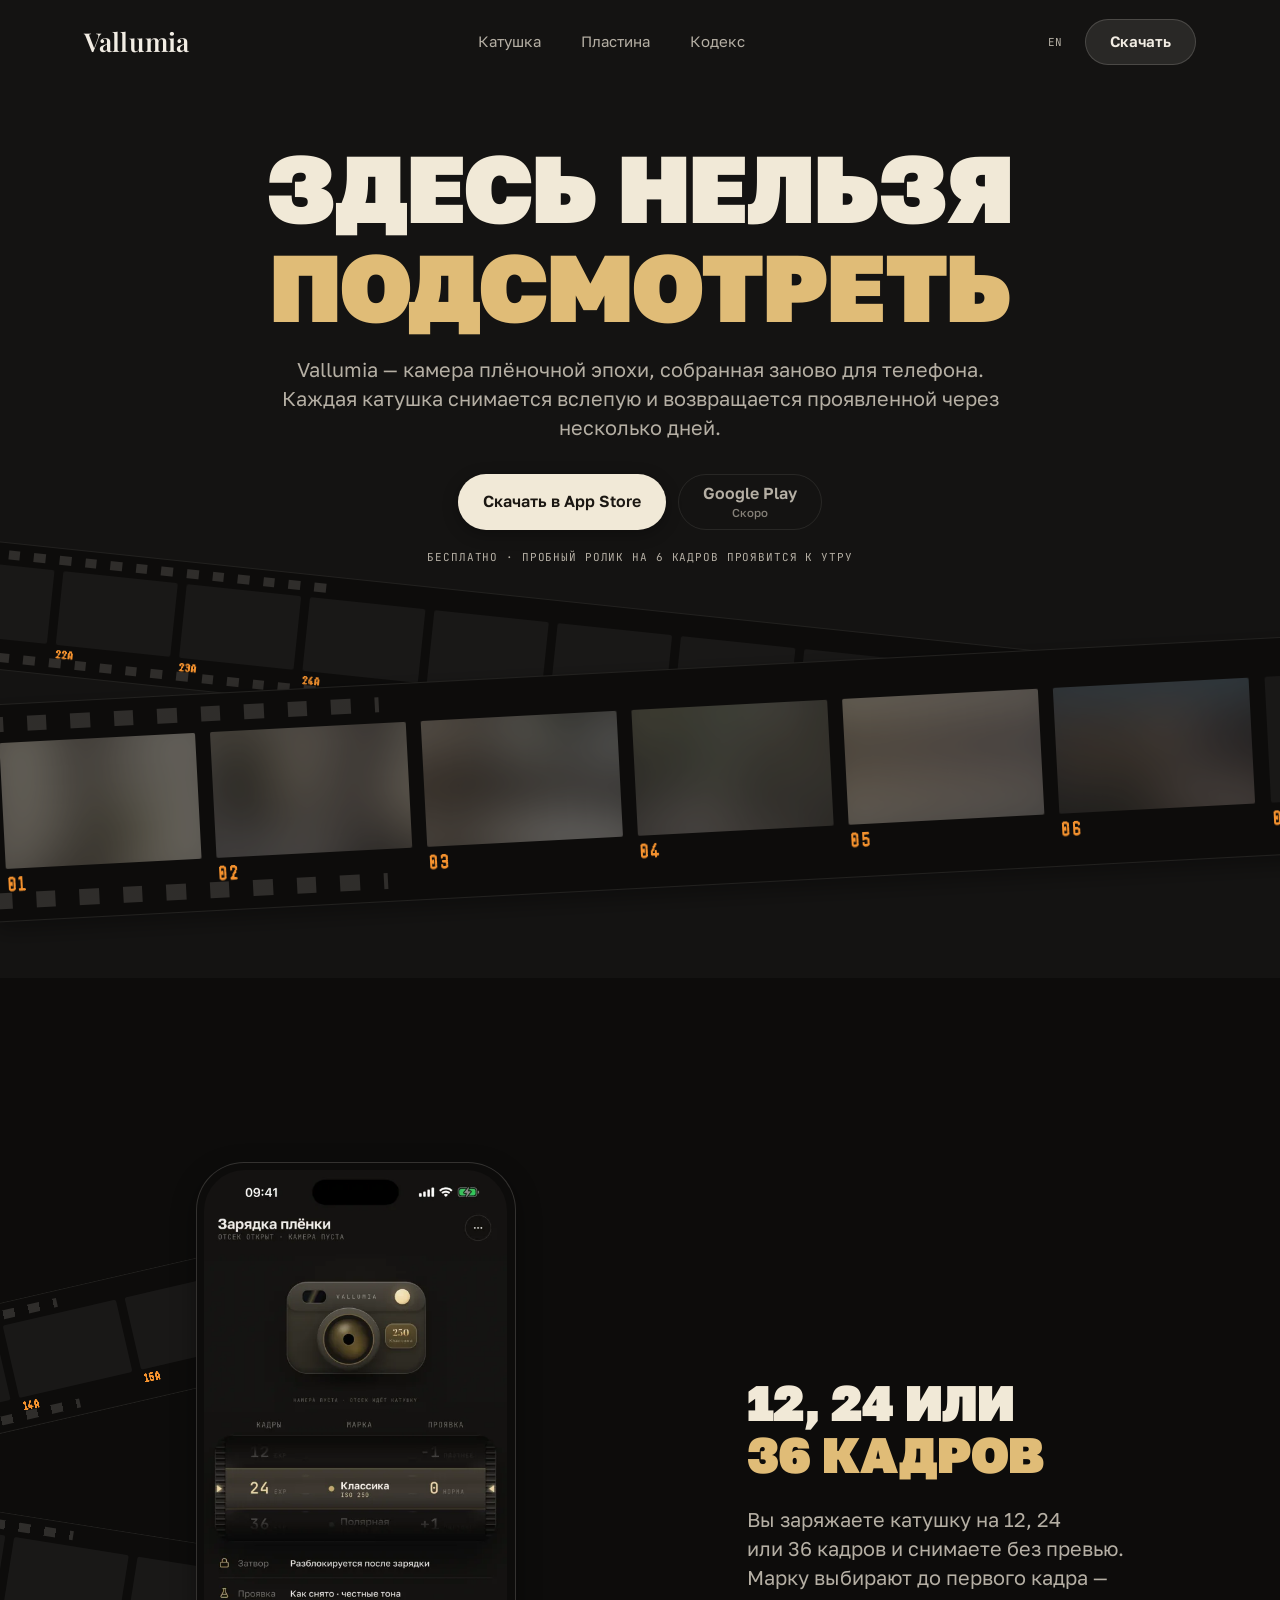
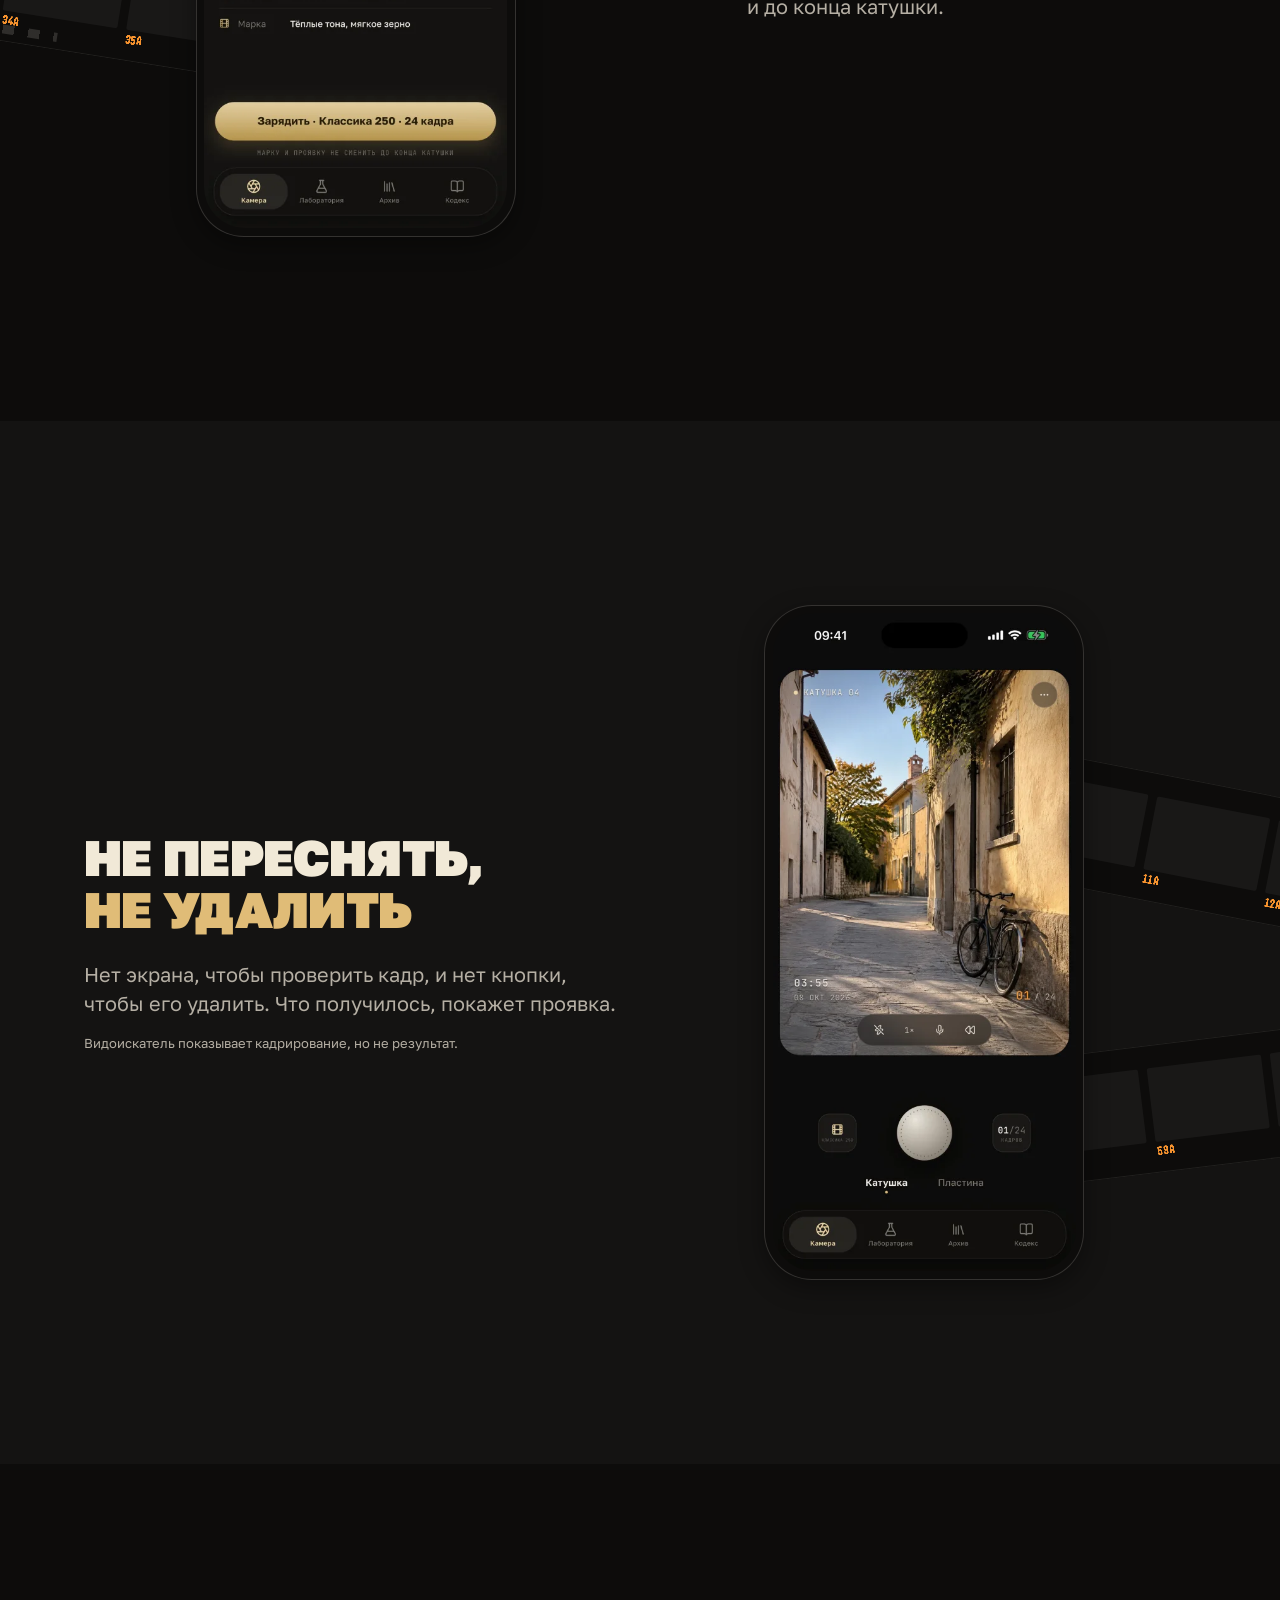
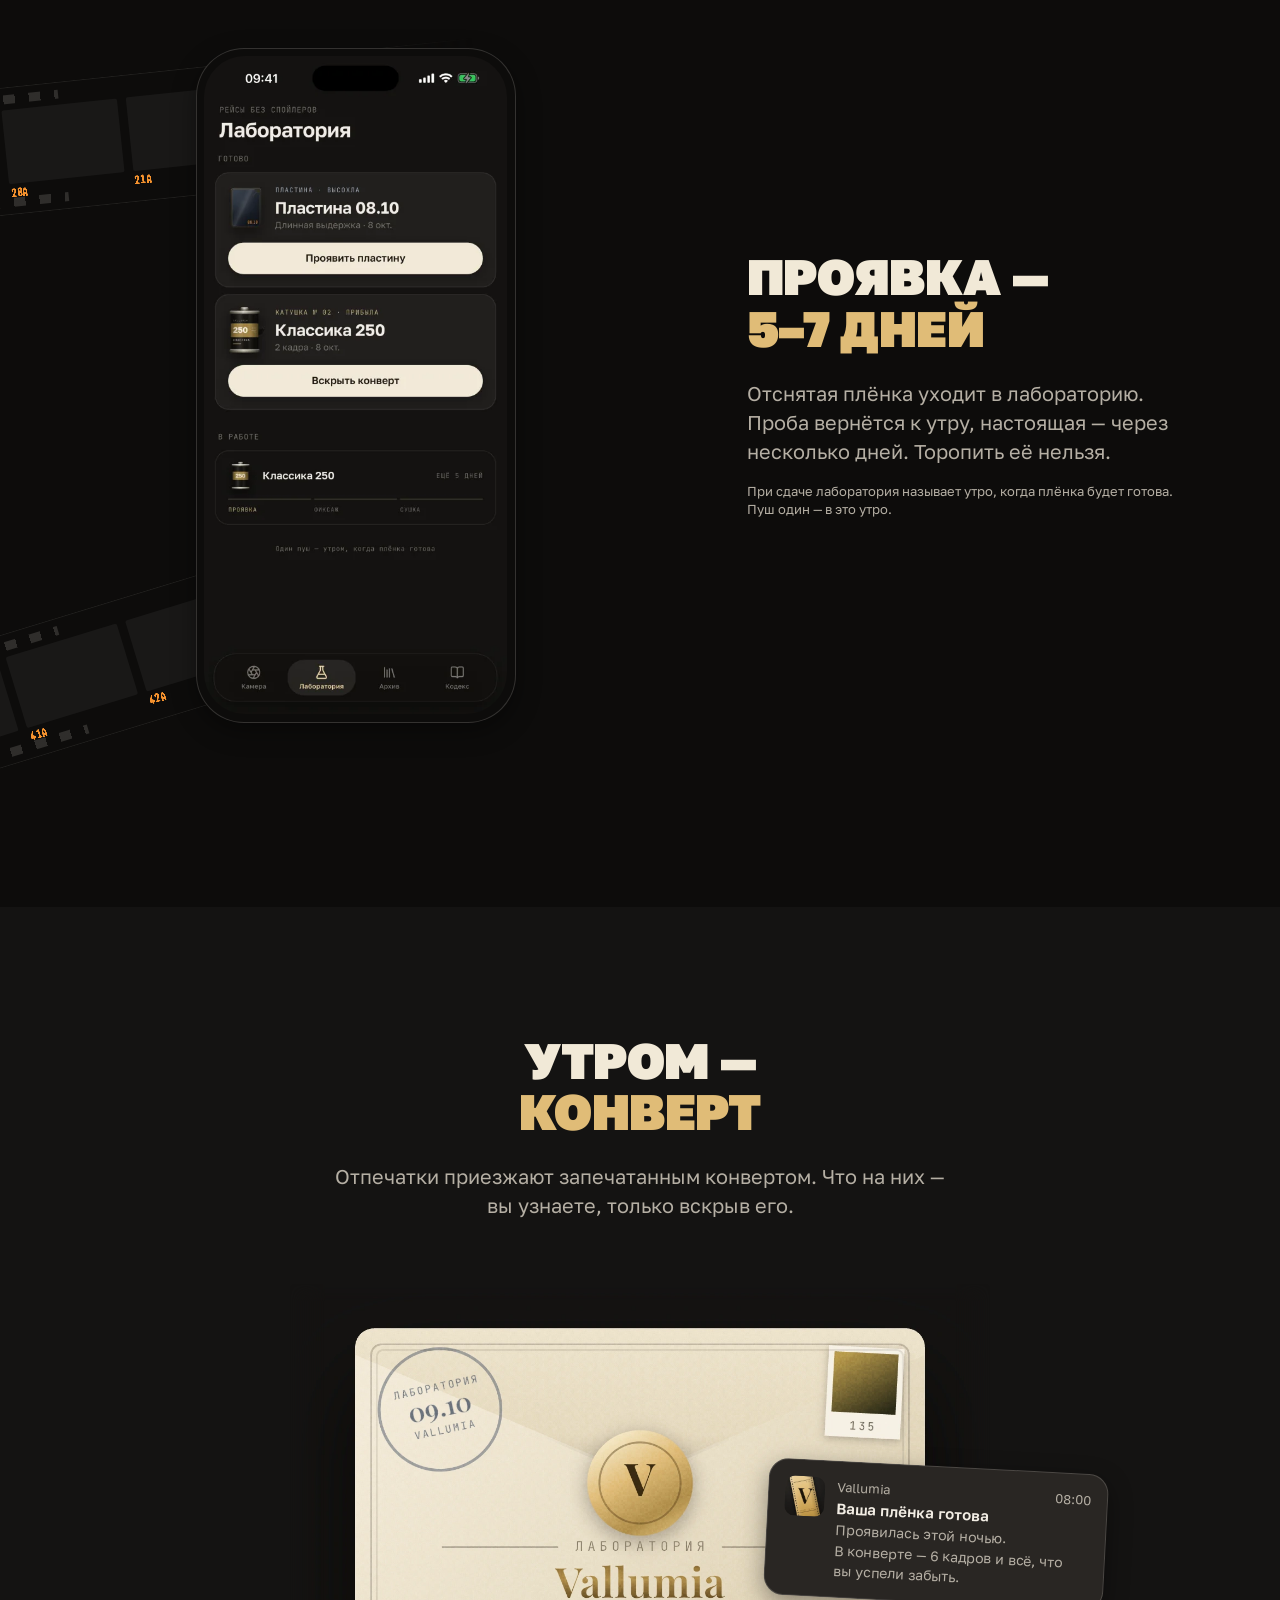
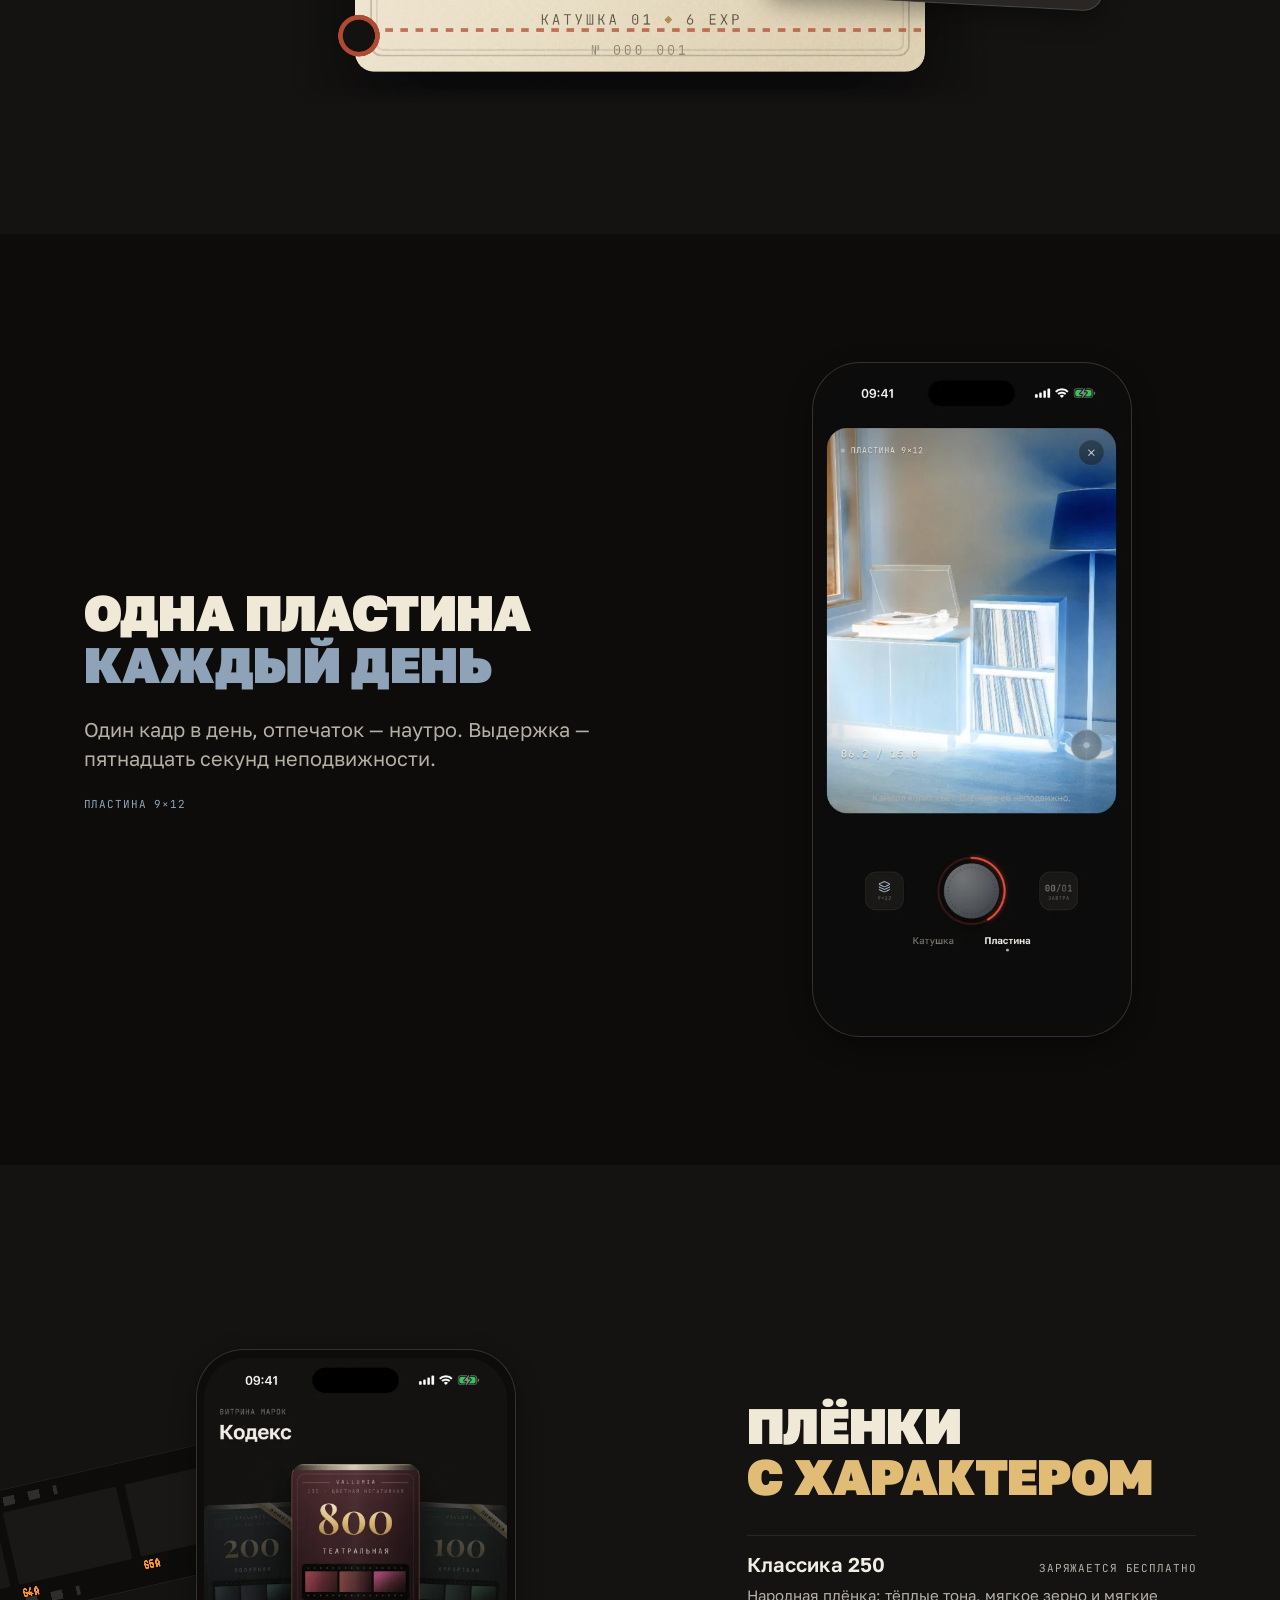
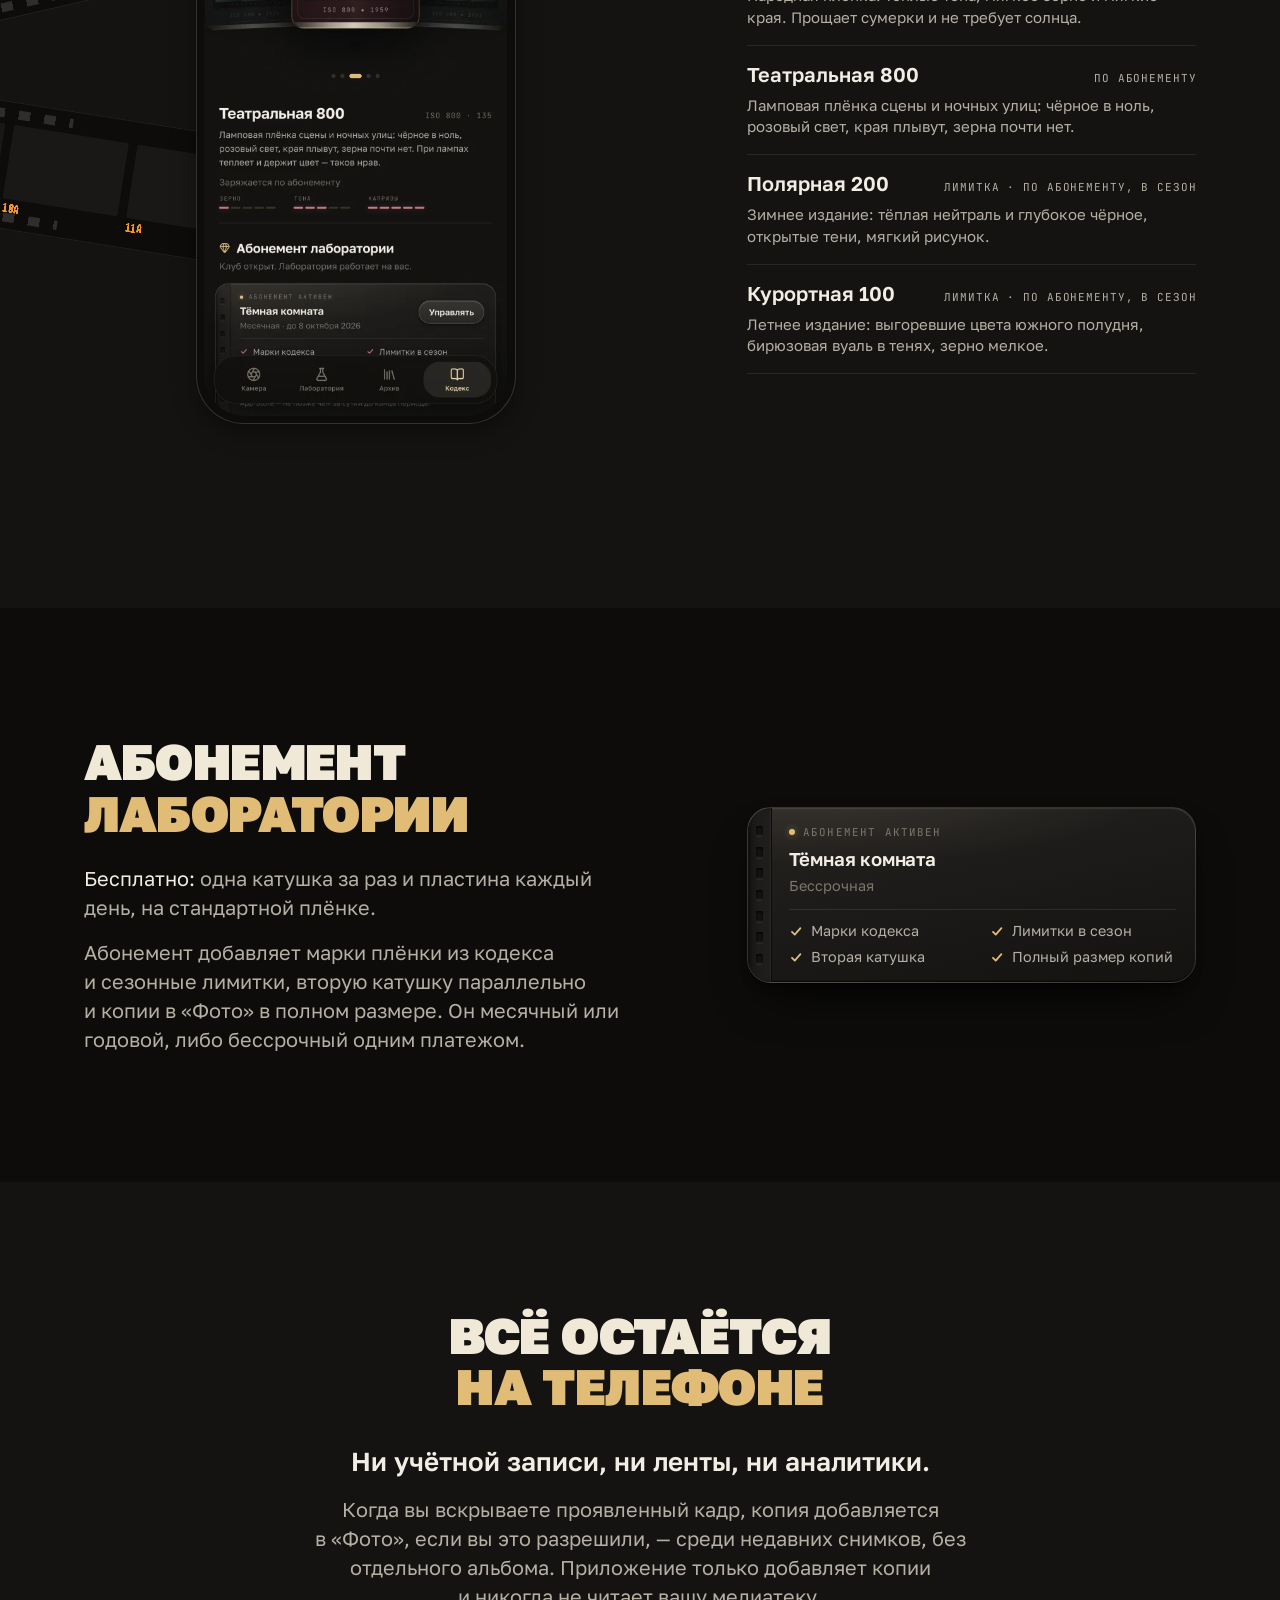
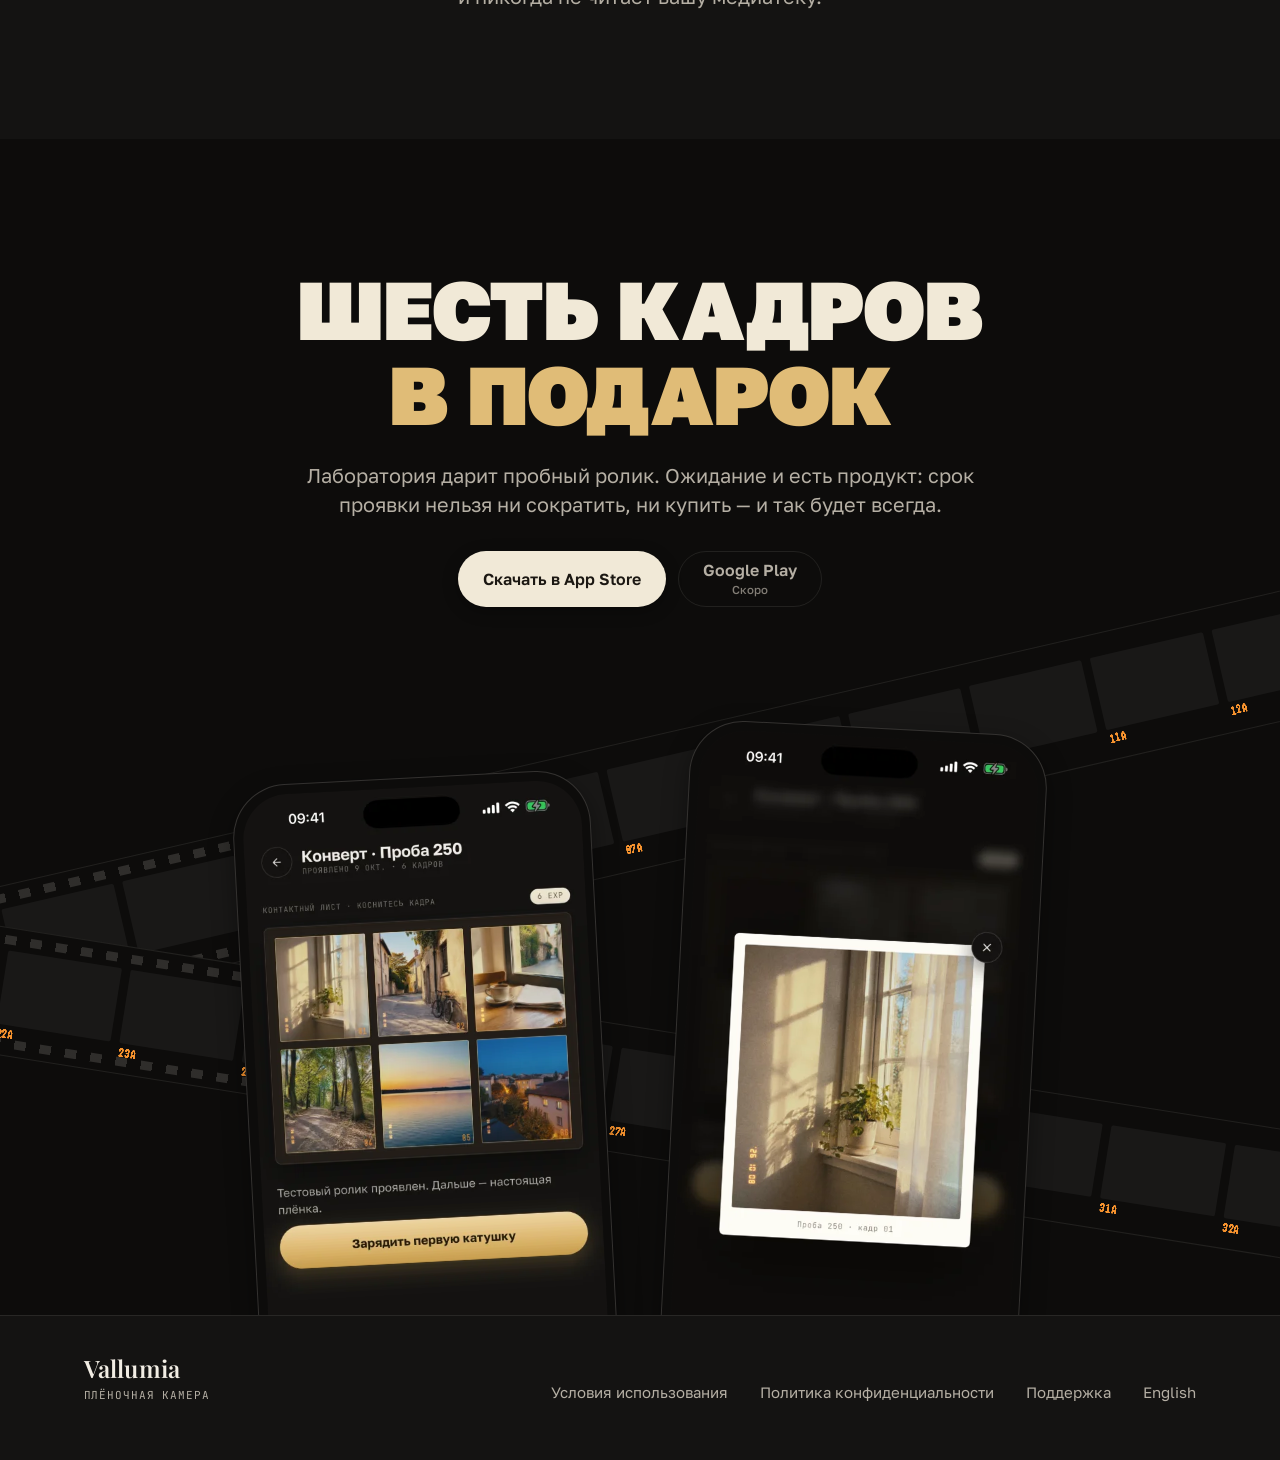
==== index.html @ cac56782 "Vallumia landing page: RU and EN, static build Built from landing/site of the app repository (node b" ====
<!doctype html>
<html lang="ru">
<head>
<meta charset="utf-8">
<meta name="viewport" content="width=device-width, initial-scale=1">
<title>Vallumia — плёночная камера</title>
<meta name="description" content="Камера, которая заставляет ждать. Каждая катушка снимается вслепую и возвращается проявленной через несколько дней.">
<meta name="theme-color" content="#141312">
<meta name="color-scheme" content="dark">
<link rel="canonical" href="https://egorpashetnev97.github.io/vallumia-site/">
<link rel="alternate" hreflang="ru" href="https://egorpashetnev97.github.io/vallumia-site/">
<link rel="alternate" hreflang="en" href="https://egorpashetnev97.github.io/vallumia-site/en/">
<link rel="alternate" hreflang="x-default" href="https://egorpashetnev97.github.io/vallumia-site/en/">
<meta property="og:type" content="website">
<meta property="og:title" content="Vallumia — плёночная камера">
<meta property="og:description" content="Камера, которая заставляет ждать. Каждая катушка снимается вслепую и возвращается проявленной через несколько дней.">
<meta property="og:url" content="https://egorpashetnev97.github.io/vallumia-site/">
<meta property="og:image" content="https://egorpashetnev97.github.io/vallumia-site/assets/img/og-ru.png">
<meta name="twitter:card" content="summary_large_image">
<link rel="icon" href="assets/img/icon-64.png" type="image/png">
<link rel="apple-touch-icon" href="assets/img/icon-180.png">
<link rel="preload" href="assets/fonts/golos-text.woff2" as="font" type="font/woff2" crossorigin>
<link rel="stylesheet" href="assets/css/site.css">
<script src="assets/js/site.js" defer></script>
</head>
<body>
<a class="skip" href="#main">К содержанию</a>

<!-- Закреплённая шапка: проступает, когда кнопки первого экрана ушли из вида, гаснет у финала (site.js) -->
<div class="topbar" id="topbar" inert>
  <nav class="wrap nav" aria-label="Быстрая навигация">
    <a class="wordmark nav__mark" href="#top">Vallumia</a>
    <div class="nav__links">
      <a href="#roll">Катушка</a>
      <a href="#plate">Пластина</a>
      <a href="#codex">Кодекс</a>
    </div>
    <a class="btn btn--secondary" href="https://apps.apple.com/app/id6813166360" data-android="#download">Скачать</a>
  </nav>
</div>

<header class="hero" id="top">
  <nav class="wrap nav" aria-label="Разделы страницы">
    <a class="wordmark nav__mark" href="./" aria-current="page">Vallumia</a>
    <div class="nav__links">
      <a href="#roll">Катушка</a>
      <a href="#plate">Пластина</a>
      <a href="#codex">Кодекс</a>
    </div>
    <div class="nav__end">
      <a class="nav__lang" href="en/" hreflang="en" lang="en">EN<span class="vh"> — English</span></a>
      <a class="btn btn--secondary" href="https://apps.apple.com/app/id6813166360" data-android="#download">Скачать</a>
    </div>
  </nav>

  <div class="wrap hero__copy">
    <h1 class="poster"><span>Здесь нельзя</span> <em>подсмотреть</em></h1>
    <p class="lead">Vallumia&nbsp;— камера плёночной эпохи, собранная заново для&nbsp;телефона. Каждая катушка снимается вслепую и&nbsp;возвращается проявленной через несколько дней.</p>
    <div class="cta" id="cta-top">
      <a class="btn btn--primary btn--lg" href="https://apps.apple.com/app/id6813166360">Скачать в&nbsp;App&nbsp;Store</a>
      <span class="btn btn--outline btn--lg btn--stack" role="img" aria-label="Google Play — скоро"><span>Google Play</span><span class="btn__sub">Скоро</span></span>
    </div>
    <p class="data hero__facts">Бесплатно ·&nbsp;пробный ролик на&nbsp;6&nbsp;кадров проявится к&nbsp;утру</p>
  </div>

  <!-- лента пробы: шесть кадров, которые нельзя рассмотреть -->
  <div class="hero__film" role="img" aria-label="Лента пробной катушки: шесть кадров, ещё не проявленных">
    <div class="strip strip--back" aria-hidden="true"><div class="strip__film"><i data-n="21A"></i><i data-n="22A"></i><i data-n="23A"></i><i data-n="24A"></i><i data-n="25A"></i><i data-n="26A"></i><i data-n="27A"></i><i data-n="28A"></i><i data-n="29A"></i><i data-n="30A"></i><i data-n="31A"></i><i data-n="32A"></i><i data-n="33A"></i><i data-n="34A"></i><i data-n="35A"></i><i data-n="36A"></i><i data-n="37A"></i><i data-n="38A"></i><i data-n="39A"></i><i data-n="40A"></i><i data-n="41A"></i><i data-n="42A"></i><i data-n="43A"></i><i data-n="44A"></i><i data-n="45A"></i><i data-n="46A"></i><i data-n="47A"></i><i data-n="48A"></i><i data-n="49A"></i><i data-n="50A"></i><i data-n="51A"></i><i data-n="52A"></i><i data-n="53A"></i><i data-n="54A"></i><i data-n="55A"></i><i data-n="56A"></i><i data-n="57A"></i><i data-n="58A"></i><i data-n="59A"></i><i data-n="60A"></i><i data-n="61A"></i><i data-n="62A"></i><i data-n="63A"></i><i data-n="64A"></i></div></div>
    <div class="strip strip--front" aria-hidden="true"><div class="strip__film"><i class="muddy" data-n="01"><b><img src="assets/img/probe-01.webp" width="160" height="186" decoding="async" alt=""></b></i><i class="muddy" data-n="02"><b><img src="assets/img/probe-02.webp" width="160" height="186" decoding="async" alt=""></b></i><i class="muddy" data-n="03"><b><img src="assets/img/probe-03.webp" width="160" height="186" decoding="async" alt=""></b></i><i class="muddy" data-n="04"><b><img src="assets/img/probe-04.webp" width="160" height="186" decoding="async" alt=""></b></i><i class="muddy" data-n="05"><b><img src="assets/img/probe-05.webp" width="160" height="186" decoding="async" alt=""></b></i><i class="muddy" data-n="06"><b><img src="assets/img/probe-06.webp" width="160" height="186" decoding="async" alt=""></b></i><i data-n="07"></i><i data-n="08"></i><i data-n="09"></i><i data-n="10"></i><i data-n="11"></i><i data-n="12"></i><i data-n="13"></i><i data-n="14"></i><i data-n="15"></i><i data-n="16"></i><i data-n="17"></i><i data-n="18"></i><i data-n="19"></i><i data-n="20"></i><i data-n="21"></i><i data-n="22"></i><i data-n="23"></i><i data-n="24"></i><i data-n="25"></i></div></div>
  </div>
</header>

<main id="main">

  <section class="scene panel band" id="roll">
    <div class="wrap grid grid--text-first">
      <div class="stage stage--a col-object-l">
        <div class="strip" aria-hidden="true"><div class="strip__film"><i data-n="11A"></i><i data-n="12A"></i><i data-n="13A"></i><i data-n="14A"></i><i data-n="15A"></i><i data-n="16A"></i><i data-n="17A"></i><i data-n="18A"></i><i data-n="19A"></i><i data-n="20A"></i><i data-n="21A"></i><i data-n="22A"></i><i data-n="23A"></i><i data-n="24A"></i><i data-n="25A"></i><i data-n="26A"></i><i data-n="27A"></i><i data-n="28A"></i><i data-n="29A"></i><i data-n="30A"></i><i data-n="31A"></i><i data-n="32A"></i><i data-n="33A"></i><i data-n="34A"></i><i data-n="35A"></i><i data-n="36A"></i><i data-n="37A"></i><i data-n="38A"></i><i data-n="39A"></i><i data-n="40A"></i><i data-n="41A"></i><i data-n="42A"></i><i data-n="43A"></i><i data-n="44A"></i><i data-n="45A"></i><i data-n="46A"></i><i data-n="47A"></i><i data-n="48A"></i><i data-n="49A"></i><i data-n="50A"></i><i data-n="51A"></i><i data-n="52A"></i><i data-n="53A"></i><i data-n="54A"></i><i data-n="55A"></i><i data-n="56A"></i><i data-n="57A"></i><i data-n="58A"></i></div></div>
        <div class="strip" aria-hidden="true"><div class="strip__film"><i data-n="31A"></i><i data-n="32A"></i><i data-n="33A"></i><i data-n="34A"></i><i data-n="35A"></i><i data-n="36A"></i><i data-n="37A"></i><i data-n="38A"></i><i data-n="39A"></i><i data-n="40A"></i><i data-n="41A"></i><i data-n="42A"></i><i data-n="43A"></i><i data-n="44A"></i><i data-n="45A"></i><i data-n="46A"></i><i data-n="47A"></i><i data-n="48A"></i><i data-n="49A"></i><i data-n="50A"></i><i data-n="51A"></i><i data-n="52A"></i><i data-n="53A"></i><i data-n="54A"></i><i data-n="55A"></i><i data-n="56A"></i><i data-n="57A"></i><i data-n="58A"></i><i data-n="59A"></i><i data-n="60A"></i><i data-n="61A"></i><i data-n="62A"></i><i data-n="63A"></i><i data-n="64A"></i><i data-n="65A"></i><i data-n="66A"></i><i data-n="67A"></i><i data-n="68A"></i><i data-n="69A"></i><i data-n="70A"></i><i data-n="71A"></i><i data-n="72A"></i><i data-n="73A"></i><i data-n="74A"></i><i data-n="75A"></i><i data-n="76A"></i><i data-n="77A"></i><i data-n="78A"></i></div></div>
        <figure class="phone"><span class="phone__screen"><img src="assets/img/screen-03-load-ru-780.webp" srcset="assets/img/screen-03-load-ru-480.webp 480w, assets/img/screen-03-load-ru-780.webp 780w, assets/img/screen-03-load-ru-1080.webp 1080w" sizes="(min-width: 900px) min(24vw, 346px), min(65vw, 276px)" width="780" height="1695" loading="lazy" decoding="async" alt="Экран зарядки плёнки: камера, барабаны кадров, марки и проявки, кнопка «Зарядить · Классика 250 · 24 кадра»"></span></figure>
      </div>
      <div class="col-text-r">
        <h2 class="poster"><span>12, 24 или</span> <em>36&nbsp;кадров</em></h2>
        <p class="lead">Вы&nbsp;заряжаете катушку на&nbsp;12, 24 или&nbsp;36&nbsp;кадров и&nbsp;снимаете без&nbsp;превью. Марку выбирают до&nbsp;первого кадра&nbsp;— и&nbsp;до&nbsp;конца катушки.</p>
      </div>
    </div>
  </section>

  <section class="scene panel" id="blind">
    <div class="wrap grid">
      <div class="col-text-l">
        <h2 class="poster"><span>Не&nbsp;переснять,</span> <em>не&nbsp;удалить</em></h2>
        <p class="lead">Нет экрана, чтобы проверить кадр, и&nbsp;нет кнопки, чтобы его удалить. Что получилось, покажет проявка.</p>
        <p class="caption">Видоискатель показывает кадрирование, но&nbsp;не&nbsp;результат.</p>
      </div>
      <div class="stage stage--b col-object-r">
        <div class="strip" aria-hidden="true"><div class="strip__film"><i data-n="04A"></i><i data-n="05A"></i><i data-n="06A"></i><i data-n="07A"></i><i data-n="08A"></i><i data-n="09A"></i><i data-n="10A"></i><i data-n="11A"></i><i data-n="12A"></i><i data-n="13A"></i><i data-n="14A"></i><i data-n="15A"></i><i data-n="16A"></i><i data-n="17A"></i><i data-n="18A"></i><i data-n="19A"></i><i data-n="20A"></i><i data-n="21A"></i><i data-n="22A"></i><i data-n="23A"></i><i data-n="24A"></i><i data-n="25A"></i><i data-n="26A"></i><i data-n="27A"></i><i data-n="28A"></i><i data-n="29A"></i><i data-n="30A"></i><i data-n="31A"></i><i data-n="32A"></i><i data-n="33A"></i><i data-n="34A"></i><i data-n="35A"></i><i data-n="36A"></i><i data-n="37A"></i><i data-n="38A"></i><i data-n="39A"></i><i data-n="40A"></i><i data-n="41A"></i><i data-n="42A"></i><i data-n="43A"></i><i data-n="44A"></i><i data-n="45A"></i><i data-n="46A"></i><i data-n="47A"></i><i data-n="48A"></i><i data-n="49A"></i><i data-n="50A"></i><i data-n="51A"></i></div></div>
        <div class="strip" aria-hidden="true"><div class="strip__film"><i data-n="52A"></i><i data-n="53A"></i><i data-n="54A"></i><i data-n="55A"></i><i data-n="56A"></i><i data-n="57A"></i><i data-n="58A"></i><i data-n="59A"></i><i data-n="60A"></i><i data-n="61A"></i><i data-n="62A"></i><i data-n="63A"></i><i data-n="64A"></i><i data-n="65A"></i><i data-n="66A"></i><i data-n="67A"></i><i data-n="68A"></i><i data-n="69A"></i><i data-n="70A"></i><i data-n="71A"></i><i data-n="72A"></i><i data-n="73A"></i><i data-n="74A"></i><i data-n="75A"></i><i data-n="76A"></i><i data-n="77A"></i><i data-n="78A"></i><i data-n="79A"></i><i data-n="80A"></i><i data-n="81A"></i><i data-n="82A"></i><i data-n="83A"></i><i data-n="84A"></i><i data-n="85A"></i><i data-n="86A"></i><i data-n="87A"></i><i data-n="88A"></i><i data-n="89A"></i><i data-n="90A"></i><i data-n="91A"></i><i data-n="92A"></i><i data-n="93A"></i><i data-n="94A"></i><i data-n="95A"></i><i data-n="96A"></i><i data-n="97A"></i><i data-n="98A"></i><i data-n="99A"></i></div></div>
        <figure class="phone"><span class="phone__screen"><img src="assets/img/screen-01-roll-viewfinder-ru-780.webp" srcset="assets/img/screen-01-roll-viewfinder-ru-480.webp 480w, assets/img/screen-01-roll-viewfinder-ru-780.webp 780w, assets/img/screen-01-roll-viewfinder-ru-1080.webp 1080w" sizes="(min-width: 900px) min(24vw, 346px), min(65vw, 276px)" width="780" height="1695" loading="lazy" decoding="async" alt="Экран камеры: видоискатель катушки, счётчик кадров 01 из 24, спуск"></span></figure>
      </div>
    </div>
  </section>

  <section class="scene panel band" id="lab">
    <div class="wrap grid grid--text-first">
      <div class="stage stage--c col-object-l">
        <div class="strip" aria-hidden="true"><div class="strip__film"><i data-n="17A"></i><i data-n="18A"></i><i data-n="19A"></i><i data-n="20A"></i><i data-n="21A"></i><i data-n="22A"></i><i data-n="23A"></i><i data-n="24A"></i><i data-n="25A"></i><i data-n="26A"></i><i data-n="27A"></i><i data-n="28A"></i><i data-n="29A"></i><i data-n="30A"></i><i data-n="31A"></i><i data-n="32A"></i><i data-n="33A"></i><i data-n="34A"></i><i data-n="35A"></i><i data-n="36A"></i><i data-n="37A"></i><i data-n="38A"></i><i data-n="39A"></i><i data-n="40A"></i><i data-n="41A"></i><i data-n="42A"></i><i data-n="43A"></i><i data-n="44A"></i><i data-n="45A"></i><i data-n="46A"></i><i data-n="47A"></i><i data-n="48A"></i><i data-n="49A"></i><i data-n="50A"></i><i data-n="51A"></i><i data-n="52A"></i><i data-n="53A"></i><i data-n="54A"></i><i data-n="55A"></i><i data-n="56A"></i><i data-n="57A"></i><i data-n="58A"></i><i data-n="59A"></i><i data-n="60A"></i><i data-n="61A"></i><i data-n="62A"></i><i data-n="63A"></i><i data-n="64A"></i></div></div>
        <div class="strip" aria-hidden="true"><div class="strip__film"><i data-n="38A"></i><i data-n="39A"></i><i data-n="40A"></i><i data-n="41A"></i><i data-n="42A"></i><i data-n="43A"></i><i data-n="44A"></i><i data-n="45A"></i><i data-n="46A"></i><i data-n="47A"></i><i data-n="48A"></i><i data-n="49A"></i><i data-n="50A"></i><i data-n="51A"></i><i data-n="52A"></i><i data-n="53A"></i><i data-n="54A"></i><i data-n="55A"></i><i data-n="56A"></i><i data-n="57A"></i><i data-n="58A"></i><i data-n="59A"></i><i data-n="60A"></i><i data-n="61A"></i><i data-n="62A"></i><i data-n="63A"></i><i data-n="64A"></i><i data-n="65A"></i><i data-n="66A"></i><i data-n="67A"></i><i data-n="68A"></i><i data-n="69A"></i><i data-n="70A"></i><i data-n="71A"></i><i data-n="72A"></i><i data-n="73A"></i><i data-n="74A"></i><i data-n="75A"></i><i data-n="76A"></i><i data-n="77A"></i><i data-n="78A"></i><i data-n="79A"></i><i data-n="80A"></i><i data-n="81A"></i><i data-n="82A"></i><i data-n="83A"></i><i data-n="84A"></i><i data-n="85A"></i></div></div>
        <figure class="phone"><span class="phone__screen"><img src="assets/img/screen-05-lab-ru-780.webp" srcset="assets/img/screen-05-lab-ru-480.webp 480w, assets/img/screen-05-lab-ru-780.webp 780w, assets/img/screen-05-lab-ru-1080.webp 1080w" sizes="(min-width: 900px) min(24vw, 346px), min(65vw, 276px)" width="780" height="1695" loading="lazy" decoding="async" alt="Экран лаборатории: высохшая пластина, прибывшая катушка с кнопкой «Вскрыть конверт» и катушка в работе — ещё 5 дней"></span></figure>
      </div>
      <div class="col-text-r">
        <h2 class="poster"><span>Проявка&nbsp;—</span> <em>5–7&nbsp;дней</em></h2>
        <p class="lead">Отснятая плёнка уходит в&nbsp;лабораторию. Проба вернётся к&nbsp;утру, настоящая&nbsp;— через несколько дней. Торопить её нельзя.</p>
        <p class="caption">При&nbsp;сдаче лаборатория называет утро, когда плёнка будет готова. Пуш один&nbsp;— в&nbsp;это утро.</p>
      </div>
    </div>
  </section>

  <!-- конверт проступает из темноты, плашка пуша — следом (site.js, data-reveal="envelope") -->
  <section class="scene env" id="envelope">
    <div class="wrap">
      <h2 class="poster"><span>Утром&nbsp;—</span> <em>конверт</em></h2>
      <p class="lead">Отпечатки приезжают запечатанным конвертом. Что&nbsp;на&nbsp;них&nbsp;— вы&nbsp;узнаете, только вскрыв его.</p>
      <div class="env__stage" data-reveal="envelope">
        <img class="env__img" src="assets/img/envelope-ru-1280.webp" srcset="assets/img/envelope-ru-640.webp 640w, assets/img/envelope-ru-1280.webp 1280w" sizes="(min-width: 780px) 700px, 90vw" width="1280" height="772" loading="lazy" decoding="async" alt="Запечатанный конверт лаборатории Vallumia с нитью отрыва">
        <aside class="push" aria-label="Единственный пуш приложения">
          <img src="assets/img/icon-120.webp" width="40" height="40" loading="lazy" decoding="async" alt="">
          <div>
            <div class="push__top"><span>Vallumia</span><span>08:00</span></div>
            <strong>Ваша плёнка готова</strong>
            <p>Проявилась этой ночью. В&nbsp;конверте&nbsp;— 6&nbsp;кадров и&nbsp;всё, что вы&nbsp;успели забыть.</p>
          </div>
        </aside>
      </div>
    </div>
  </section>

  <section class="scene panel band plate" id="plate">
    <div class="wrap grid">
      <div class="col-text-l">
        <h2 class="poster poster--steel"><span>Одна пластина</span> <em>каждый день</em></h2>
        <p class="lead">Один кадр в&nbsp;день, отпечаток&nbsp;— наутро. Выдержка&nbsp;— пятнадцать секунд неподвижности.</p>
        <p class="data plate__data">Пластина 9×12</p>
      </div>
      <div class="plate__obj col-object-r">
        <figure class="phone"><span class="phone__screen"><img src="assets/img/screen-09-plate-ru-780.webp" srcset="assets/img/screen-09-plate-ru-480.webp 480w, assets/img/screen-09-plate-ru-780.webp 780w, assets/img/screen-09-plate-ru-1080.webp 1080w" sizes="(min-width: 900px) min(24vw, 346px), min(65vw, 276px)" width="780" height="1695" loading="lazy" decoding="async" alt="Экран выдержки пластины: в окне негатив — комната с проигрывателем и торшером, идёт счёт секунд из пятнадцати, кольцо выдержки вокруг спуска"></span></figure>
      </div>
    </div>
  </section>

  <section class="scene panel" id="codex">
    <div class="wrap grid grid--text-first">
      <div class="stage stage--a col-object-l">
        <div class="strip" aria-hidden="true"><div class="strip__film"><i data-n="61A"></i><i data-n="62A"></i><i data-n="63A"></i><i data-n="64A"></i><i data-n="65A"></i><i data-n="66A"></i><i data-n="67A"></i><i data-n="68A"></i><i data-n="69A"></i><i data-n="70A"></i><i data-n="71A"></i><i data-n="72A"></i><i data-n="73A"></i><i data-n="74A"></i><i data-n="75A"></i><i data-n="76A"></i><i data-n="77A"></i><i data-n="78A"></i><i data-n="79A"></i><i data-n="80A"></i><i data-n="81A"></i><i data-n="82A"></i><i data-n="83A"></i><i data-n="84A"></i><i data-n="85A"></i><i data-n="86A"></i><i data-n="87A"></i><i data-n="88A"></i><i data-n="89A"></i><i data-n="90A"></i><i data-n="91A"></i><i data-n="92A"></i><i data-n="93A"></i><i data-n="94A"></i><i data-n="95A"></i><i data-n="96A"></i><i data-n="97A"></i><i data-n="98A"></i><i data-n="99A"></i><i data-n="01A"></i><i data-n="02A"></i><i data-n="03A"></i><i data-n="04A"></i><i data-n="05A"></i><i data-n="06A"></i><i data-n="07A"></i><i data-n="08A"></i><i data-n="09A"></i></div></div>
        <div class="strip" aria-hidden="true"><div class="strip__film"><i data-n="07A"></i><i data-n="08A"></i><i data-n="09A"></i><i data-n="10A"></i><i data-n="11A"></i><i data-n="12A"></i><i data-n="13A"></i><i data-n="14A"></i><i data-n="15A"></i><i data-n="16A"></i><i data-n="17A"></i><i data-n="18A"></i><i data-n="19A"></i><i data-n="20A"></i><i data-n="21A"></i><i data-n="22A"></i><i data-n="23A"></i><i data-n="24A"></i><i data-n="25A"></i><i data-n="26A"></i><i data-n="27A"></i><i data-n="28A"></i><i data-n="29A"></i><i data-n="30A"></i><i data-n="31A"></i><i data-n="32A"></i><i data-n="33A"></i><i data-n="34A"></i><i data-n="35A"></i><i data-n="36A"></i><i data-n="37A"></i><i data-n="38A"></i><i data-n="39A"></i><i data-n="40A"></i><i data-n="41A"></i><i data-n="42A"></i><i data-n="43A"></i><i data-n="44A"></i><i data-n="45A"></i><i data-n="46A"></i><i data-n="47A"></i><i data-n="48A"></i><i data-n="49A"></i><i data-n="50A"></i><i data-n="51A"></i><i data-n="52A"></i><i data-n="53A"></i><i data-n="54A"></i></div></div>
        <figure class="phone"><span class="phone__screen"><img src="assets/img/screen-08-codex-ru-780.webp" srcset="assets/img/screen-08-codex-ru-480.webp 480w, assets/img/screen-08-codex-ru-780.webp 780w, assets/img/screen-08-codex-ru-1080.webp 1080w" sizes="(min-width: 900px) min(24vw, 346px), min(65vw, 276px)" width="780" height="1695" loading="lazy" decoding="async" alt="Экран кодекса: полка марок плёнки, выбрана Театральная 800, ниже — абонемент лаборатории"></span></figure>
      </div>
      <div class="col-text-r">
        <h2 class="poster"><span>Плёнки</span> <em>с&nbsp;характером</em></h2>
        <div class="marks">
          <article><div class="marks__head"><h3>Классика&nbsp;250</h3><span class="data">Заряжается бесплатно</span></div><p>Народная плёнка: тёплые тона, мягкое зерно и&nbsp;мягкие края. Прощает сумерки и&nbsp;не&nbsp;требует солнца.</p></article>
          <article><div class="marks__head"><h3>Театральная&nbsp;800</h3><span class="data">По&nbsp;абонементу</span></div><p>Ламповая плёнка сцены и&nbsp;ночных улиц: чёрное в&nbsp;ноль, розовый свет, края плывут, зерна почти нет.</p></article>
          <article><div class="marks__head"><h3>Полярная&nbsp;200</h3><span class="data">Лимитка ·&nbsp;по&nbsp;абонементу, в&nbsp;сезон</span></div><p>Зимнее издание: тёплая нейтраль и&nbsp;глубокое чёрное, открытые тени, мягкий рисунок.</p></article>
          <article><div class="marks__head"><h3>Курортная&nbsp;100</h3><span class="data">Лимитка ·&nbsp;по&nbsp;абонементу, в&nbsp;сезон</span></div><p>Летнее издание: выгоревшие цвета южного полудня, бирюзовая вуаль в&nbsp;тенях, зерно мелкое.</p></article>
        </div>
      </div>
    </div>
  </section>

  <section class="scene panel band" id="plan">
    <div class="wrap grid">
      <div class="col-text-l">
        <h2 class="poster"><span>Абонемент</span> <em>лаборатории</em></h2>
        <p class="lead"><strong>Бесплатно:</strong> одна катушка за&nbsp;раз и&nbsp;пластина каждый день, на&nbsp;стандартной плёнке.</p>
        <p class="lead">Абонемент добавляет марки плёнки из&nbsp;кодекса и&nbsp;сезонные лимитки, вторую катушку параллельно и&nbsp;копии в&nbsp;«Фото» в&nbsp;полном размере. Он&nbsp;месячный или годовой, либо бессрочный одним платежом.</p>
      </div>
      <div class="plan__card col-object-r">
        <!-- Карта абонемента системы (components/film/MembershipCard.jsx, код — DkMembershipCard) статикой -->
        <div class="mcard" role="img" aria-label="Карта абонемента «Тёмная комната», бессрочная: марки кодекса, лимитки в сезон, вторая катушка, полный размер копий">
          <div class="mcard__holes" aria-hidden="true"><i></i><i></i><i></i><i></i><i></i><i></i><i></i></div>
          <div class="mcard__body" aria-hidden="true">
            <div class="mcard__seal"><i></i>Абонемент активен</div>
            <div class="mcard__title">Тёмная комната</div>
            <div class="mcard__meta">Бессрочная</div>
            <ul class="mcard__perks">
              <li><svg viewBox="0 0 12 12" width="12" height="12" fill="none" aria-hidden="true"><path d="M2.5 6.5l2.3 2.3L9.5 3.5" stroke="currentColor" stroke-width="1.5" stroke-linecap="round" stroke-linejoin="round"/></svg>Марки кодекса</li>
              <li><svg viewBox="0 0 12 12" width="12" height="12" fill="none" aria-hidden="true"><path d="M2.5 6.5l2.3 2.3L9.5 3.5" stroke="currentColor" stroke-width="1.5" stroke-linecap="round" stroke-linejoin="round"/></svg>Лимитки в&nbsp;сезон</li>
              <li><svg viewBox="0 0 12 12" width="12" height="12" fill="none" aria-hidden="true"><path d="M2.5 6.5l2.3 2.3L9.5 3.5" stroke="currentColor" stroke-width="1.5" stroke-linecap="round" stroke-linejoin="round"/></svg>Вторая катушка</li>
              <li><svg viewBox="0 0 12 12" width="12" height="12" fill="none" aria-hidden="true"><path d="M2.5 6.5l2.3 2.3L9.5 3.5" stroke="currentColor" stroke-width="1.5" stroke-linecap="round" stroke-linejoin="round"/></svg>Полный размер копий</li>
            </ul>
          </div>
        </div>
      </div>
    </div>
  </section>

  <section class="scene quiet" id="privacy">
    <div class="wrap">
      <h2 class="poster"><span>Всё остаётся</span> <em>на&nbsp;телефоне</em></h2>
      <p class="statement">Ни&nbsp;учётной записи, ни&nbsp;ленты, ни&nbsp;аналитики.</p>
      <p class="lead">Когда вы&nbsp;вскрываете проявленный кадр, копия добавляется в&nbsp;«Фото», если вы&nbsp;это разрешили,&nbsp;— среди недавних снимков, без отдельного альбома. Приложение только добавляет копии и&nbsp;никогда не&nbsp;читает вашу медиатеку.</p>
    </div>
  </section>

  <section class="scene final band" id="download">
    <div class="wrap">
      <h2 class="poster"><span>Шесть кадров</span> <em>в&nbsp;подарок</em></h2>
      <p class="lead">Лаборатория дарит пробный ролик. Ожидание и&nbsp;есть продукт: срок проявки нельзя ни&nbsp;сократить, ни&nbsp;купить&nbsp;— и&nbsp;так будет всегда.</p>
      <div class="cta" id="cta-bottom">
        <a class="btn btn--primary btn--lg" href="https://apps.apple.com/app/id6813166360">Скачать в&nbsp;App&nbsp;Store</a>
      <span class="btn btn--outline btn--lg btn--stack" role="img" aria-label="Google Play — скоро"><span>Google Play</span><span class="btn__sub">Скоро</span></span>
      </div>
      <div class="stage stage--final">
        <div class="strip" aria-hidden="true"><div class="strip__film"><i data-n="01A"></i><i data-n="02A"></i><i data-n="03A"></i><i data-n="04A"></i><i data-n="05A"></i><i data-n="06A"></i><i data-n="07A"></i><i data-n="08A"></i><i data-n="09A"></i><i data-n="10A"></i><i data-n="11A"></i><i data-n="12A"></i><i data-n="13A"></i><i data-n="14A"></i><i data-n="15A"></i><i data-n="16A"></i><i data-n="17A"></i><i data-n="18A"></i><i data-n="19A"></i><i data-n="20A"></i><i data-n="21A"></i><i data-n="22A"></i><i data-n="23A"></i><i data-n="24A"></i><i data-n="25A"></i><i data-n="26A"></i><i data-n="27A"></i><i data-n="28A"></i><i data-n="29A"></i><i data-n="30A"></i><i data-n="31A"></i><i data-n="32A"></i><i data-n="33A"></i><i data-n="34A"></i><i data-n="35A"></i><i data-n="36A"></i><i data-n="37A"></i><i data-n="38A"></i><i data-n="39A"></i><i data-n="40A"></i><i data-n="41A"></i><i data-n="42A"></i><i data-n="43A"></i><i data-n="44A"></i><i data-n="45A"></i><i data-n="46A"></i><i data-n="47A"></i><i data-n="48A"></i><i data-n="49A"></i><i data-n="50A"></i><i data-n="51A"></i><i data-n="52A"></i></div></div>
        <div class="strip" aria-hidden="true"><div class="strip__film"><i data-n="21A"></i><i data-n="22A"></i><i data-n="23A"></i><i data-n="24A"></i><i data-n="25A"></i><i data-n="26A"></i><i data-n="27A"></i><i data-n="28A"></i><i data-n="29A"></i><i data-n="30A"></i><i data-n="31A"></i><i data-n="32A"></i><i data-n="33A"></i><i data-n="34A"></i><i data-n="35A"></i><i data-n="36A"></i><i data-n="37A"></i><i data-n="38A"></i><i data-n="39A"></i><i data-n="40A"></i><i data-n="41A"></i><i data-n="42A"></i><i data-n="43A"></i><i data-n="44A"></i><i data-n="45A"></i><i data-n="46A"></i><i data-n="47A"></i><i data-n="48A"></i><i data-n="49A"></i><i data-n="50A"></i><i data-n="51A"></i><i data-n="52A"></i><i data-n="53A"></i><i data-n="54A"></i><i data-n="55A"></i><i data-n="56A"></i><i data-n="57A"></i><i data-n="58A"></i><i data-n="59A"></i><i data-n="60A"></i><i data-n="61A"></i><i data-n="62A"></i><i data-n="63A"></i><i data-n="64A"></i><i data-n="65A"></i><i data-n="66A"></i><i data-n="67A"></i><i data-n="68A"></i><i data-n="69A"></i><i data-n="70A"></i><i data-n="71A"></i><i data-n="72A"></i></div></div>
        <div class="duo">
          <figure class="phone"><span class="phone__screen"><img src="assets/img/screen-02-contact-ru-780.webp" srcset="assets/img/screen-02-contact-ru-480.webp 480w, assets/img/screen-02-contact-ru-780.webp 780w, assets/img/screen-02-contact-ru-1080.webp 1080w" sizes="(min-width: 900px) min(27vw, 381px), min(72vw, 286px)" width="780" height="1695" loading="lazy" decoding="async" alt="Вскрытый контактный лист пробной катушки: шесть проявленных кадров"></span></figure>
          <!-- кадр 01: один раз проступает из мути в резкость (site.js, data-reveal="develop") -->
          <figure class="phone phone--develop" data-reveal="develop"><span class="phone__screen"><img src="assets/img/screen-07-frame-ru-780.webp" srcset="assets/img/screen-07-frame-ru-480.webp 480w, assets/img/screen-07-frame-ru-780.webp 780w, assets/img/screen-07-frame-ru-1080.webp 1080w" sizes="(min-width: 900px) min(27vw, 381px), min(72vw, 286px)" width="780" height="1695" loading="lazy" decoding="async" alt="Вскрытый кадр: отпечаток «Проба 250 · кадр 01» — окно с цветком в солнечном свете"><img class="phone__mud" src="assets/img/screen-07-frame-ru-780.webp" srcset="assets/img/screen-07-frame-ru-480.webp 480w, assets/img/screen-07-frame-ru-780.webp 780w, assets/img/screen-07-frame-ru-1080.webp 1080w" sizes="(min-width: 900px) min(27vw, 381px), min(72vw, 286px)" width="780" height="1695" loading="lazy" decoding="async" alt="" aria-hidden="true"><i class="phone__print" data-reveal-target aria-hidden="true"></i></span></figure>
        </div>
      </div>
    </div>
  </section>

</main>

<footer class="footer">
  <div class="wrap footer__in">
    <div>
      <span class="wordmark footer__mark">Vallumia</span>
      <span class="data">Плёночная камера</span>
    </div>
    <nav class="footer__links" aria-label="Правовые страницы и язык">
      <a href="https://egorpashetnev97.github.io/vallumia-legal/terms/">Условия использования</a>
      <a href="https://egorpashetnev97.github.io/vallumia-legal/privacy/">Политика конфиденциальности</a>
      <a href="https://egorpashetnev97.github.io/vallumia-legal/support/">Поддержка</a>
      <a href="en/" hreflang="en" lang="en">English</a>
    </nav>
  </div>
</footer>

</body>
</html>
---- assets/css/site.css ----
/* Vallumia — лэндинг. Вид «Афиша» (принят в Д2): заголовки Golos Text 900 капсом в две
   краски, телефоны на косых лентах 35-мм плёнки.
   Значения — токены «Vallumia Design System v2» (артефакт, версия 16) и DkMotion кода;
   при расхождении прав код приложения (lib/core/ui_kit/v2).
   Сверх системы — только то, чего у телефона нет: сетка страницы и крупные кегли, вес 900 и
   капс заголовков (прецедент — обёртки витрины стора), лента плёнки, плашка пуша, корпус
   телефона, поворот предметов, полосы фона dark-0, закреплённая шапка, ховер. */

/* ---------- шрифты: файлы приложения (OFL), подмножеством — tools/fonts.py ---------- */
@font-face { font-family: 'Golos Text'; src: url(../fonts/golos-text.woff2) format('woff2'); font-weight: 400 900; font-display: swap; }
@font-face { font-family: 'JetBrains Mono'; src: url(../fonts/jetbrains-mono.woff2) format('woff2'); font-weight: 400 500; font-display: swap; }
@font-face { font-family: 'Playfair Display'; src: url(../fonts/playfair-wordmark.woff2) format('woff2'); font-weight: 600; font-display: swap; }
@font-face { font-family: 'Handjet'; src: url(../fonts/handjet-stamp.woff2) format('woff2'); font-weight: 500; font-display: swap; }

/* ---------- токены системы ---------- */
:root {
  color-scheme: dark;
  --dark-0: #0d0c0b; --dark-1: #141312; --dark-2: #1a1918; --dark-3: #211f1d; --dark-4: #292623; --dark-5: #353128;
  --glass-1: rgba(255, 248, 238, .05); --glass-2: rgba(255, 248, 238, .09); --glass-3: rgba(255, 248, 238, .14);
  --paper-0: #f4edde;
  --amber-300: #edd5a3; --amber-400: #e0bc77;
  --cream: #f1e9d7; --cream-on: #1b1712;
  --stamp: #f5922e;
  --info: #8fa3b8;
  --fg-1: #f2ede4; --fg-2: #b5afa4; --fg-3: #7c766c;
  --border-dark: rgba(242, 237, 228, .09); --border-dark-strong: rgba(242, 237, 228, .17);
  --shadow-raised: 0 8px 24px rgba(0, 0, 0, .38);
  --focus: rgba(224, 188, 119, .5);

  --space-1: 4px; --space-2: 8px; --space-3: 12px; --space-4: 16px; --space-5: 20px;
  --space-6: 24px; --space-7: 32px; --space-8: 40px; --space-9: 56px; --space-10: 96px;
  --radius-xs: 4px; --radius-sm: 8px; --radius-lg: 20px; --radius-pill: 999px;

  --font-display: 'Playfair Display', Georgia, serif;
  --font-body: 'Golos Text', -apple-system, 'Helvetica Neue', sans-serif;
  --font-mono: 'JetBrains Mono', 'SF Mono', monospace;
  --font-stamp: 'Handjet', monospace;
  --text-heading: 20px; --text-title: 26px;
  --track-caps: .08em;

  /* движение — DkMotion (lib/core/ui_kit/v2/effects.dart), DESIGN §6 */
  --dur-fast: 160ms; --dur-med: 320ms; --dur-slow: 700ms; --dur-reveal: 1400ms;
  --ease-out: cubic-bezier(.22, .61, .36, 1);
  --ease-in-out: cubic-bezier(.65, .05, .36, 1);

  /* страница — добавлено для веба */
  --page-max: 1248px;
  --gutter: clamp(var(--space-5), -24px + 8.4vw, 96px);
  --col-gap: var(--space-6);
  --lead: clamp(1.0625rem, .99rem + .32vw, 1.25rem);
  --scene: clamp(80px, 10vw, 152px);
  --bar: 56px;
  scrollbar-color: var(--dark-5) var(--dark-1);
}
@media (min-width: 768px) { :root { --bar: 64px; } }

*, *::before, *::after { box-sizing: border-box; }
html { -webkit-text-size-adjust: 100%; scroll-padding-top: var(--bar); }
body {
  margin: 0; min-width: 320px;
  font: 400 17px/1.45 var(--font-body);
  color: var(--fg-1); background: var(--dark-1);
  -webkit-font-smoothing: antialiased; text-rendering: optimizeLegibility;
}
img, svg { display: block; }
img { max-width: 100%; height: auto; }
h1, h2, h3, p, figure, ul { margin: 0; }
ul { padding: 0; list-style: none; }
a { color: inherit; text-decoration: none; }
::selection { background: rgba(224, 188, 119, .35); }
:focus-visible { outline: 2px solid var(--focus); outline-offset: 3px; border-radius: var(--radius-xs); }

.wrap {
  width: 100%; max-width: calc(var(--page-max) + var(--gutter) * 2);
  margin-inline: auto; padding-inline: var(--gutter);
}
.skip {
  position: absolute; left: var(--space-4); top: var(--space-4); z-index: 20;
  display: inline-flex; align-items: center; min-height: 44px; padding: 0 var(--space-5); border-radius: var(--radius-pill);
  background: var(--cream); color: var(--cream-on); font: 600 15px/1.3 var(--font-body);
  translate: 0 -200%;
}
.skip:focus-visible { translate: 0; }
.vh { position: absolute; width: 1px; height: 1px; overflow: hidden; clip-path: inset(50%); white-space: nowrap; }
.nw { white-space: nowrap; }

/* ---------- текст ---------- */
.wordmark { font-family: var(--font-display); font-weight: 600; letter-spacing: .01em; }

.poster {
  font: 900 var(--poster, clamp(1.625rem, 8.6vw, 2.5rem))/1.04 var(--font-body);
  letter-spacing: -.012em; text-transform: uppercase; color: var(--cream);
}
.poster > span, .poster > em { display: block; }
.poster > em { font-style: normal; color: var(--amber-400); }
.poster--steel > em { color: var(--info); } /* шампань — катушка, сталь — пластина */
/* на 320 px самая длинная строка афиши шла с запасом 2,5 px до переноса */
@media (max-width: 359px) { .poster { --poster: 8vw; } }
@media (min-width: 900px) { .poster { --poster: clamp(2.25rem, 3.9vw, 3.5rem); } }

.lead { font-size: var(--lead); line-height: 1.45; color: var(--fg-2); max-width: 34em; text-wrap: pretty; }
.poster + .lead { margin-top: var(--space-6); }
.lead + .lead { margin-top: var(--space-4); }
.lead strong { font-weight: 400; color: var(--fg-1); }
.caption { margin-top: var(--space-4); max-width: 38em; font: 400 13px/1.45 var(--font-body); color: var(--fg-2); text-wrap: pretty; }

/* техническая подпись: моно-капс системы; цвет fg-2, а не fg-3 — у fg-3 контраст 4,1:1, ниже AA */
.data {
  font: 400 11px/1.45 var(--font-mono); letter-spacing: var(--track-caps);
  text-transform: uppercase; color: var(--fg-2); font-variant-numeric: tabular-nums;
}

/* ---------- кнопка системы (components/core/Button.jsx, код — DkButton) статикой ----------
   Подпись идёт с интерлиньяжем 1.3 и без обрезки: в компоненте lineHeight 1 и overflow
   hidden срезали нижние выносные букв. Ховер — добавка для веба. */
.btn {
  display: inline-flex; align-items: center; justify-content: center; gap: var(--space-2);
  min-height: 46px; padding: 0 var(--space-6);
  border: 1px solid transparent; border-radius: var(--radius-pill);
  font: 600 15px/1.3 var(--font-body); text-align: center; white-space: nowrap;
  cursor: pointer; user-select: none; -webkit-tap-highlight-color: transparent;
  transition: transform var(--dur-fast) var(--ease-out), background-color var(--dur-fast) var(--ease-out), border-color var(--dur-fast) var(--ease-out);
}
.btn:active { transform: scale(.98); }
.btn:focus-visible { border-radius: var(--radius-pill); }
.btn--lg { min-height: 56px; font-size: 16px; }
.btn--primary { background: var(--cream); color: var(--cream-on); box-shadow: 0 4px 16px rgba(0, 0, 0, .3); }
.btn--secondary { background: var(--glass-2); color: var(--fg-1); border-color: var(--border-dark-strong); }
.btn--outline { background: transparent; color: var(--fg-2); border-color: var(--border-dark); }
.btn--stack { flex-direction: column; gap: 2px; padding-block: var(--space-2); cursor: default; }
.btn--stack:active { transform: none; }
.btn__sub { font-size: 11.5px; font-weight: 500; opacity: .7; }
@media (hover: hover) {
  .btn--primary:hover { background: var(--paper-0); }
  .btn--secondary:hover { background: var(--glass-3); }
}

/* ---------- шапка первого экрана и закреплённая шапка ---------- */
.nav { display: flex; align-items: center; justify-content: space-between; gap: var(--space-4); height: 64px; }
.nav__mark { display: inline-flex; align-items: center; min-height: 44px; font-size: 24px; line-height: 1; color: var(--fg-1); }
.nav__links { display: none; gap: var(--space-8); }
.nav__links a { font-size: 15px; color: var(--fg-2); transition: color var(--dur-fast) var(--ease-out); }
.nav__end { display: flex; align-items: center; gap: var(--space-2); }
.nav__lang {
  display: inline-flex; align-items: center; justify-content: center; min-width: 44px; min-height: 44px;
  font: 400 11px/1 var(--font-mono); letter-spacing: var(--track-caps); color: var(--fg-2);
  transition: color var(--dur-fast) var(--ease-out);
}
@media (hover: hover) { .nav__links a:hover, .nav__lang:hover { color: var(--fg-1); } }
@media (min-width: 768px) {
  .nav { height: 84px; }
  .nav__mark { font-size: 26px; }
  .nav__links { display: flex; }
}

/* закреплённая шапка — добавка сверх системы; без скрипта её нет. Заливка сплошная, без
   размытия подложки: под шапкой всю прокрутку едут ленты, и размытие считалось бы на каждом
   кадре (в приложении стекло на Android сплошное по той же причине) */
.topbar {
  position: fixed; inset: 0 0 auto; z-index: 10;
  background: var(--dark-1); border-bottom: 1px solid var(--border-dark);
  opacity: 0; visibility: hidden; translate: 0 -8px;
  transition: opacity var(--dur-med) var(--ease-out), translate var(--dur-med) var(--ease-out), visibility 0s var(--dur-med);
}
.topbar.is-on { opacity: 1; visibility: visible; translate: 0; transition-delay: 0s; }
.topbar .nav { height: var(--bar); }
.topbar .nav__mark { font-size: 22px; }
.topbar .btn { min-height: 44px; padding-inline: var(--space-5); }

/* ---------- лента 35-мм плёнки ---------- */
.strip {
  --sh: 120px;
  position: relative; height: var(--sh);
  background: var(--dark-0); border-block: 1px solid var(--border-dark);
  overflow: hidden; overflow: clip;
}
.strip__film {
  position: relative; display: flex; align-items: center;
  gap: calc(var(--sh) * .07); width: max-content; height: 100%;
  padding-inline: calc(var(--sh) * .07);
}
.strip__film::before, .strip__film::after {
  content: ""; position: absolute; left: 0; right: 0; height: calc(var(--sh) * .07);
  background-image: repeating-linear-gradient(90deg, var(--glass-3) 0 calc(var(--sh) * .09), transparent calc(var(--sh) * .09) calc(var(--sh) * .2));
}
.strip__film::before { top: calc(var(--sh) * .055); }
.strip__film::after { bottom: calc(var(--sh) * .055); }
.strip i {
  position: relative; flex: 0 0 calc(var(--sh) * .9); height: calc(var(--sh) * .58);
  margin-bottom: calc(var(--sh) * .06); border-radius: 2px; background: var(--glass-1);
}
/* кромочная печать под окном кадра — штамп, как на ленте архива */
.strip i::after {
  content: attr(data-n); position: absolute; left: 1px; top: 100%; margin-top: calc(var(--sh) * .025);
  font: 500 max(11px, calc(var(--sh) * .095))/1 var(--font-stamp); font-style: normal;
  letter-spacing: .06em; color: var(--stamp); white-space: nowrap;
}
/* мутный кадр: рецепт мути артборда конверта — blur, saturate .4, brightness .65, contrast .85 и вуаль .28 */
.strip i.muddy { background: var(--dark-2); }
.strip i.muddy > b { position: absolute; inset: 0; overflow: hidden; border-radius: 2px; }
.strip i.muddy img {
  position: absolute; inset: calc(var(--mb, 18px) * -1.6); max-width: none;
  width: calc(100% + var(--mb, 18px) * 3.2); height: calc(100% + var(--mb, 18px) * 3.2);
  object-fit: cover; filter: blur(var(--mb, 18px)) saturate(.4) brightness(.65) contrast(.85);
}
.strip i.muddy > b::after { content: ""; position: absolute; inset: 0; background: rgba(24, 20, 15, .28); }

/* ---------- корпус телефона вокруг снимка экрана ---------- */
.phone {
  --w: clamp(240px, 68vw, 290px);
  position: relative; width: var(--w); padding: calc(var(--w) * .024);
  border-radius: calc(var(--w) * .15);
  background: var(--dark-0); border: 1px solid var(--border-dark-strong);
  box-shadow: var(--shadow-raised);
}
.phone__screen { position: relative; display: block; overflow: hidden; border-radius: calc(var(--w) * .128); background: var(--dark-1); }
.phone__screen img { width: 100%; }
@media (min-width: 900px) { .phone { --w: clamp(270px, 25vw, 364px); } }

/* ---------- первый экран ---------- */
.hero { overflow: hidden; overflow: clip; }
.hero__copy { text-align: center; padding-top: clamp(24px, min(4.4vw, 6vh), 60px); }
.hero .poster { --poster: clamp(1.875rem, 10.2vw, 2.75rem); }
@media (max-width: 359px) { .hero .poster { --poster: 9.6vw; } }
.hero .lead { margin: var(--space-5) auto 0; max-width: 36em; }
.hero__facts { margin-top: var(--space-5); }
@media (min-width: 768px) { .hero .poster { --poster: clamp(3rem, min(7.4vw, 12.4vh), 6.75rem); } }

.cta { display: flex; flex-direction: column; gap: var(--space-3); margin-top: var(--space-7); }
@media (min-width: 560px) { .cta { flex-direction: row; justify-content: center; } }

.hero__film { position: relative; height: clamp(250px, 30vw, 400px); margin-top: clamp(28px, 2vw, 32px); }
.hero__film .strip { position: absolute; }
.strip--back { --sh: clamp(84px, 10vw, 140px); top: 4%; left: -6%; width: 112%; rotate: 6deg; }
.strip--front { --sh: clamp(150px, 17vw, 236px); --mb: clamp(16px, 2vw, 26px); top: 20%; left: -1%; width: 104%; rotate: -3deg; box-shadow: var(--shadow-raised); }
/* невысокие окна (ноутбук 1440×790, 1366×650, 1280×720; телефон 375×667): первый экран ужимается по
   высоте, чтобы лента пробы входила в окно; на 1440×900 и 390×844 вид прежний */
@media (min-width: 768px) and (max-height: 860px) {
  .hero .nav { height: clamp(60px, 9vh, 84px); }
  .hero__copy { padding-top: clamp(20px, min(4.4vw, 5vh), 60px); }
  .hero .poster { --poster: clamp(2.75rem, min(7.4vw, 11vh), 6.75rem); }
  .hero .lead { max-width: 46em; }
  .hero .cta { margin-top: clamp(18px, 3.4vh, 32px); }
  .hero__film { height: clamp(250px, min(30vw, 46vh), 400px); margin-top: clamp(0px, 1.6vh, 28px); }
  .strip--front { --sh: clamp(140px, min(17vw, 26vh), 236px); top: 14%; }
  .strip--back { --sh: clamp(84px, min(10vw, 15vh), 140px); }
}
@media (max-width: 559px) and (max-height: 740px) {
  .hero__copy { padding-top: var(--space-3); }
  .hero .lead { margin-top: var(--space-4); }
  .hero .cta { margin-top: var(--space-5); }
  .hero__facts { margin-top: var(--space-3); }
  .hero__film { margin-top: var(--space-2); }
  .strip--front { top: 10%; }
}

/* ---------- сцены ---------- */
.scene { padding-block: var(--scene); }
.band { background: var(--dark-0); }
.panel { overflow: hidden; overflow: clip; }
.grid { display: grid; gap: var(--space-9) var(--col-gap); align-items: center; }
@media (max-width: 899px) {
  .grid { max-width: 560px; margin-inline: auto; }
  .grid--text-first > :first-child { order: 2; }
}
@media (min-width: 900px) {
  .grid { grid-template-columns: repeat(12, minmax(0, 1fr)); }
  .col-object-l { grid-column: 1 / span 6; }
  .col-object-r { grid-column: 7 / span 6; grid-row: 1; }
  .col-text-r { grid-column: 8 / span 5; }
  .col-text-l { grid-column: 1 / span 6; grid-row: 1; }
  .plan__card.col-object-r, .plate__obj.col-object-r { grid-column: 8 / span 5; }
}

/* сцена: телефон на двух косых лентах */
.stage { position: relative; display: flex; justify-content: center; padding-block: var(--space-6); }
.stage .strip { position: absolute; left: -60%; width: 220%; --sh: 96px; }
.stage--a .strip:nth-of-type(1) { top: 16%; rotate: -13deg; }
.stage--a .strip:nth-of-type(2) { top: 58%; rotate: 9deg; }
.stage--b .strip:nth-of-type(1) { top: 24%; rotate: 11deg; }
.stage--b .strip:nth-of-type(2) { top: 66%; rotate: -7deg; }
.stage--c .strip:nth-of-type(1) { top: 8%; rotate: -6deg; }
.stage--c .strip:nth-of-type(2) { top: 70%; rotate: -17deg; }
@media (min-width: 900px) {
  .stage .strip { --sh: 128px; }
  /* ленты уходят за край страницы со стороны телефона и гаснут под ним, не доходя до текста */
  .panel .stage { overflow: hidden; overflow: clip; padding-block: var(--space-9); }
  /* --edge — от края окна до колонки: на экранах шире сетки сцена тянется до края окна, иначе лента обрывается на виду */
  .panel .stage { --edge: max(var(--gutter), calc((100vw - var(--page-max)) / 2)); }
  .panel .stage.col-object-l { margin-left: calc(var(--edge) * -1); padding-left: var(--edge); }
  .panel .stage.col-object-r { margin-right: calc(var(--edge) * -1); padding-right: var(--edge); }
  /* гаснет сама лента (маска вдоль её оси): маска на блоке сцены гасила бы и телефон */
  .panel .stage.col-object-l .strip { -webkit-mask-image: linear-gradient(90deg, #000 50%, transparent 62%); mask-image: linear-gradient(90deg, #000 50%, transparent 62%); }
  .panel .stage.col-object-r .strip { -webkit-mask-image: linear-gradient(270deg, #000 50%, transparent 62%); mask-image: linear-gradient(270deg, #000 50%, transparent 62%); }
}

/* конверт */
.env { text-align: center; }
.env .lead { margin-inline: auto; }
.env__stage { position: relative; width: min(100%, 700px); margin: clamp(40px, 5vw, 72px) auto 0; }
/* края снимка гаснут в фон: прямоугольник кадра с тенью конверта не читается */
.env__img {
  width: 100%;
  -webkit-mask-image: linear-gradient(90deg, transparent, #000 5%, #000 95%, transparent), linear-gradient(transparent, #000 4%, #000 95%, transparent);
  -webkit-mask-composite: source-in;
  mask-image: linear-gradient(90deg, transparent, #000 5%, #000 95%, transparent), linear-gradient(transparent, #000 4%, #000 95%, transparent);
  mask-composite: intersect;
}

/* плашка пуша — единственный пуш продукта */
.push {
  position: relative; display: grid; grid-template-columns: 40px minmax(0, 1fr); gap: var(--space-3);
  width: min(100%, 340px); margin: var(--space-4) auto 0; padding: var(--space-4); text-align: left;
  background: var(--dark-4); border: 1px solid var(--border-dark-strong);
  border-radius: var(--radius-lg); box-shadow: var(--shadow-raised);
}
.push img { width: 40px; height: 40px; border-radius: 10px; }
.push__top { display: flex; justify-content: space-between; gap: var(--space-3); font-size: 13px; color: var(--fg-2); }
.push strong { display: block; margin-top: 2px; font: 600 15px/1.3 var(--font-body); color: var(--fg-1); }
.push p { margin-top: 2px; font-size: 14px; line-height: 1.45; color: var(--fg-2); }
@media (min-width: 900px) {
  .push { position: absolute; right: max(-116px, calc(366px - 50vw)); top: 43%; margin: 0; rotate: 3deg; }
}

/* пластина: экран выдержки без лент (лента — предмет катушки) */
.plate__obj { display: flex; justify-content: center; }
.plate__data { margin-top: var(--space-6); color: var(--info); }

/* марки — список рядом с экраном кодекса */
.marks { margin-top: var(--space-7); border-top: 1px solid var(--border-dark); }
.marks article { padding-block: var(--space-4); border-bottom: 1px solid var(--border-dark); }
.marks__head { display: flex; flex-wrap: wrap; align-items: baseline; justify-content: space-between; gap: var(--space-1) var(--space-4); }
.marks h3 { font: 600 var(--text-heading)/1.2 var(--font-body); color: var(--fg-1); }
.marks p { margin-top: var(--space-2); font-size: 15px; color: var(--fg-2); text-wrap: pretty; }

/* ---------- карта абонемента системы (components/film/MembershipCard.jsx, код — DkMembershipCard) статикой ---------- */
.plan__card { width: 100%; max-width: 420px; margin-inline: auto; }
@media (min-width: 900px) { .plan__card { margin-inline: 0; } }
@media (min-width: 1100px) { .plan__card { max-width: 520px; } .mcard { zoom: 1.2; } }
.mcard {
  position: relative; display: flex; min-width: 280px; overflow: hidden;
  border: 1px solid rgba(242, 237, 228, .14); border-radius: 20px;
  background: radial-gradient(120% 70% at 18% -10%, rgba(240, 233, 220, .09), transparent 60%), linear-gradient(168deg, #26231f 0%, var(--dark-2) 55%, #141312 100%);
  box-shadow: inset 0 1px 0 rgba(240, 233, 220, .09), inset 0 -1px 0 rgba(0, 0, 0, .6), 0 1px 0 rgba(0, 0, 0, .5), 0 6px 10px -6px rgba(0, 0, 0, .7), 0 22px 40px -16px rgba(0, 0, 0, .85);
}
.mcard__holes {
  flex: 0 0 20px; display: flex; flex-direction: column; align-items: center; justify-content: space-evenly; padding: 6px 0;
  border-right: 1px solid rgba(0, 0, 0, .55);
  background: linear-gradient(90deg, #1b1917, var(--dark-3));
  box-shadow: inset -1px 0 0 rgba(242, 237, 228, .05), inset 2px 0 4px rgba(0, 0, 0, .5);
}
.mcard__holes i {
  width: 6px; height: 9px; border-radius: 1.5px; background: var(--dark-1);
  box-shadow: inset 0 1px 2px rgba(0, 0, 0, .9), inset 0 -1px 0 rgba(242, 237, 228, .08), 0 1px 0 rgba(242, 237, 228, .06);
}
.mcard__body { flex: 1; min-width: 0; padding: 14px 16px 13px 14px; }
.mcard__seal {
  display: flex; align-items: center; gap: 7px;
  font: 400 9px/1.45 var(--font-mono); letter-spacing: .2em; text-transform: uppercase; color: var(--fg-3);
}
.mcard__seal i { flex: none; width: 5px; height: 5px; border-radius: 50%; background: var(--amber-400); box-shadow: 0 0 6px rgba(224, 188, 119, .5); }
.mcard__title { margin-top: 5px; font-size: 15.5px; font-weight: 600; line-height: 1.45; letter-spacing: -.01em; }
.mcard__meta { margin-top: 2px; font-size: 12px; line-height: 1.4; color: var(--fg-3); }
.mcard__perks {
  display: grid; grid-template-columns: 1fr 1fr; gap: 6px 12px;
  margin-top: 11px; padding-top: 10px; border-top: 1px solid var(--border-dark);
}
.mcard__perks li { display: flex; align-items: center; gap: 7px; font-size: 12px; line-height: 1.3; color: var(--fg-2); }
.mcard__perks svg { flex: none; color: var(--amber-400); }

/* приватность — афиша по центру */
.quiet { text-align: center; }
.statement { margin: var(--space-7) auto 0; font: 600 var(--text-heading)/1.3 var(--font-body); color: var(--fg-1); }
.quiet .lead { margin: var(--space-4) auto 0; }
@media (min-width: 900px) { .statement { font-size: var(--text-title); } }

/* ---------- финал — жест первого экрана: афиша и кнопки сверху, предметы уходят за нижний край ---------- */
.final { padding-bottom: 0; text-align: center; overflow: hidden; overflow: clip; }
.final .poster { --poster: clamp(1.875rem, 10.2vw, 2.75rem); }
@media (max-width: 359px) { .final .poster { --poster: 9.6vw; } } /* после базового правила: та же специфичность */
.final .lead { margin-inline: auto; }
.stage--final { display: block; padding-block: var(--space-9) 0; margin-top: var(--space-6); }
.stage--final .strip { left: min(-20%, calc(50% - 58vw)); width: max(140%, 116vw); }
.stage--final .strip:nth-of-type(1) { top: 16%; rotate: -13deg; }
.stage--final .strip:nth-of-type(2) { top: 58%; rotate: 9deg; }
.duo { --dw: min(76vw, 300px); position: relative; height: calc(var(--dw) * 3.02); max-width: 420px; margin-inline: auto; }
.duo .phone { --w: var(--dw); position: absolute; }
.duo .phone:nth-of-type(1) { left: 0; top: 0; rotate: -2deg; }
.duo .phone:nth-of-type(2) { right: 0; top: calc(var(--dw) * 1.4); rotate: 2deg; }
@media (min-width: 900px) {
  .final .poster { --poster: clamp(3rem, 6.4vw, 5.75rem); }
  .stage--final { padding-top: var(--space-10); }
  .duo { --dw: clamp(290px, 28vw, 400px); display: flex; justify-content: center; align-items: flex-start; gap: clamp(32px, 5vw, 72px); height: calc(var(--dw) * 1.64); max-width: none; }
  .duo .phone { position: relative; }
  .duo .phone:nth-of-type(1) { left: auto; top: calc(var(--dw) * .14); rotate: -3deg; }
  .duo .phone:nth-of-type(2) { right: auto; top: 0; rotate: 3deg; }
}
/* окно фотографии на снимке экрана кадра 01, в долях снимка */
.phone--develop { --print-t: 28.9%; --print-x: 16.3%; --print-b: 35.4%; }
/* слой мути над отпечатком: вырез по окну фотографии */
.phone__mud { position: absolute; inset: 0; height: 100%; opacity: 0; pointer-events: none; clip-path: inset(var(--print-t) var(--print-x) var(--print-b) round 2px); }
/* невидимая метка того же окна: по ней site.js решает, что отпечаток вошёл в окно */
.phone__print { position: absolute; inset: var(--print-t) var(--print-x) var(--print-b); pointer-events: none; }

/* ---------- подвал ---------- */
.footer { border-top: 1px solid var(--border-dark); padding-block: var(--space-8) var(--space-9); }
.footer__in { display: flex; flex-direction: column; gap: var(--space-6); }
.footer__mark { display: block; font-size: 24px; line-height: 1; }
.footer__mark + .data { display: block; margin-top: var(--space-2); }
.footer__links { display: flex; flex-direction: column; font-size: 15px; }
.footer__links a { display: flex; align-items: center; min-height: 44px; color: var(--fg-2); transition: color var(--dur-fast) var(--ease-out); }
@media (hover: hover) { .footer__links a:hover { color: var(--fg-1); } }
@media (min-width: 768px) {
  .footer__in { flex-direction: row; justify-content: space-between; align-items: flex-end; }
  .footer__links { flex-direction: row; flex-wrap: wrap; justify-content: flex-end; gap: 0 var(--space-7); }
  .footer__links a { min-height: 0; }
}

/* ============================================================
   ДВИЖЕНИЕ — DESIGN §6: темпы 160 / 320 / 700 / 1400, easeOut и easeInOut, ничего не
   пружинит и не перелетает, «проступает, а не вспыхивает». Без скрипта и под Reduce Motion
   страница стоит в виде макета; под Reduce Motion остаётся только проступание.
   ============================================================ */

/* сцена 3 (проявление без сдвига работает и под Reduce Motion): конверт проступает из
   темноты за 700 мс, плашка пуша — следом за 320 мс */
.js .env__img { transition: opacity var(--dur-slow) var(--ease-in-out); }
.js .push { transition: opacity var(--dur-med) var(--ease-out) var(--dur-slow), translate var(--dur-med) var(--ease-out) var(--dur-slow); }
.js .env__stage:not(.is-in) .env__img, .js .env__stage:not(.is-in) .push { opacity: 0; }

@media (prefers-reduced-motion: no-preference) {
  html { scroll-behavior: smooth; }

  .js .env__stage:not(.is-in) .push { translate: 0 8px; }

  /* сцена 1: лента первого экрана проступает и сдвигается вдоль своей оси на 24 px */
  .hero__film .strip { animation: fade-in var(--dur-slow) var(--ease-out) both; }
  .hero__film .strip__film { animation: film-in var(--dur-slow) var(--ease-out) both; }
  .strip--back .strip__film { --slide: -24px; }

  /* сцена 2: ленты едут вдоль оси вместе с прокруткой, кромочные номера считают кадры.
     Две ленты сцены идут навстречу. Ход привязан к прокрутке самим браузером; где такой
     привязки нет, долю хода --p ставит site.js. */
  .stage { view-timeline: --stage block; }
  .strip__film { --run: calc(var(--sh) * -2.4); --from: 0px; --to: var(--run); }
  .stage .strip:nth-of-type(2) > .strip__film { --from: var(--run); --to: 0px; }
  .strip--back > .strip__film { --run: calc(var(--sh) * -1.6); --from: var(--run); --to: 0px; }
  .strip--front > .strip__film { --run: calc(var(--sh) * -1.1); --from: 0px; --to: var(--run); }

  /* 1ms у хода — не время, а условие: без ненулевой длительности привязанная к прокрутке
     анимация в Firefox не идёт; браузеры с длительностью auto это число не замечают */
  @supports (animation-timeline: view()) {
    .stage .strip__film { animation: film-run 1ms linear both; animation-timeline: --stage; }
    .hero__film .strip__film {
      animation: film-in var(--dur-slow) var(--ease-out) both, film-run 1ms linear both;
      animation-timeline: auto, scroll(root block);
      animation-range-start: normal, 0px; animation-range-end: normal, 130vh;
    }
  }
  .no-sda .strip__film { translate: calc(var(--from) + (var(--to) - var(--from)) * var(--p, 0)) 0; }

  /* сцена 4: кадр 01 один раз проступает из мути в резкость за 1400 мс */
  .js .phone--develop:not(.is-in) .phone__mud { opacity: 1; filter: blur(calc(var(--w) * .045)) saturate(.4) brightness(.65) contrast(.85); }
  .js .phone--develop.is-in .phone__mud { animation: develop var(--dur-reveal) var(--ease-in-out) both; }
}

@media (prefers-reduced-motion: reduce) {
  /* шапка только проступает, без сдвига */
  .topbar { translate: none; }
}

@keyframes fade-in { from { opacity: 0; } }
@keyframes film-in { from { transform: translateX(var(--slide, 24px)); } }
@keyframes film-run { from { translate: var(--from) 0; } to { translate: var(--to) 0; } }
@keyframes develop {
  from { opacity: 1; filter: blur(calc(var(--w) * .045)) saturate(.4) brightness(.65) contrast(.85); }
  99% { opacity: 1; }
  to { opacity: 0; filter: blur(0) saturate(1) brightness(1) contrast(1); }
}
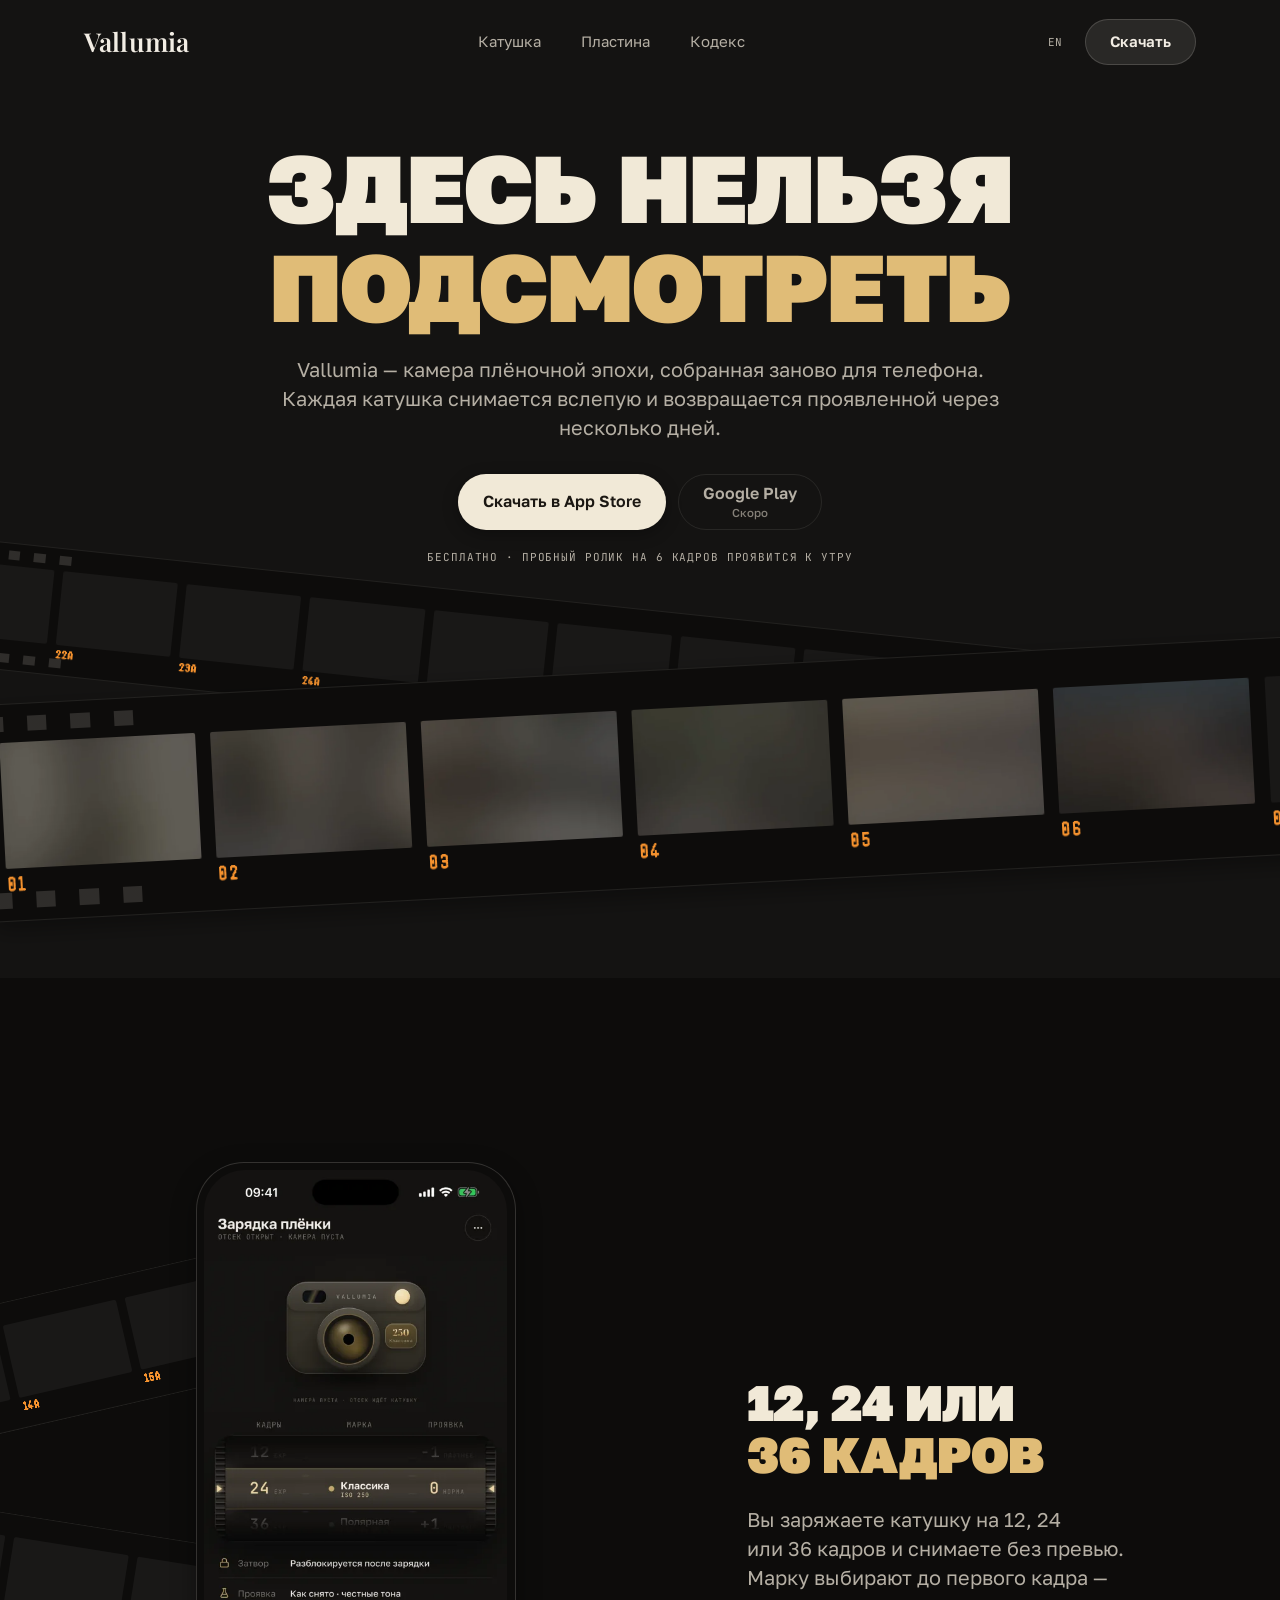
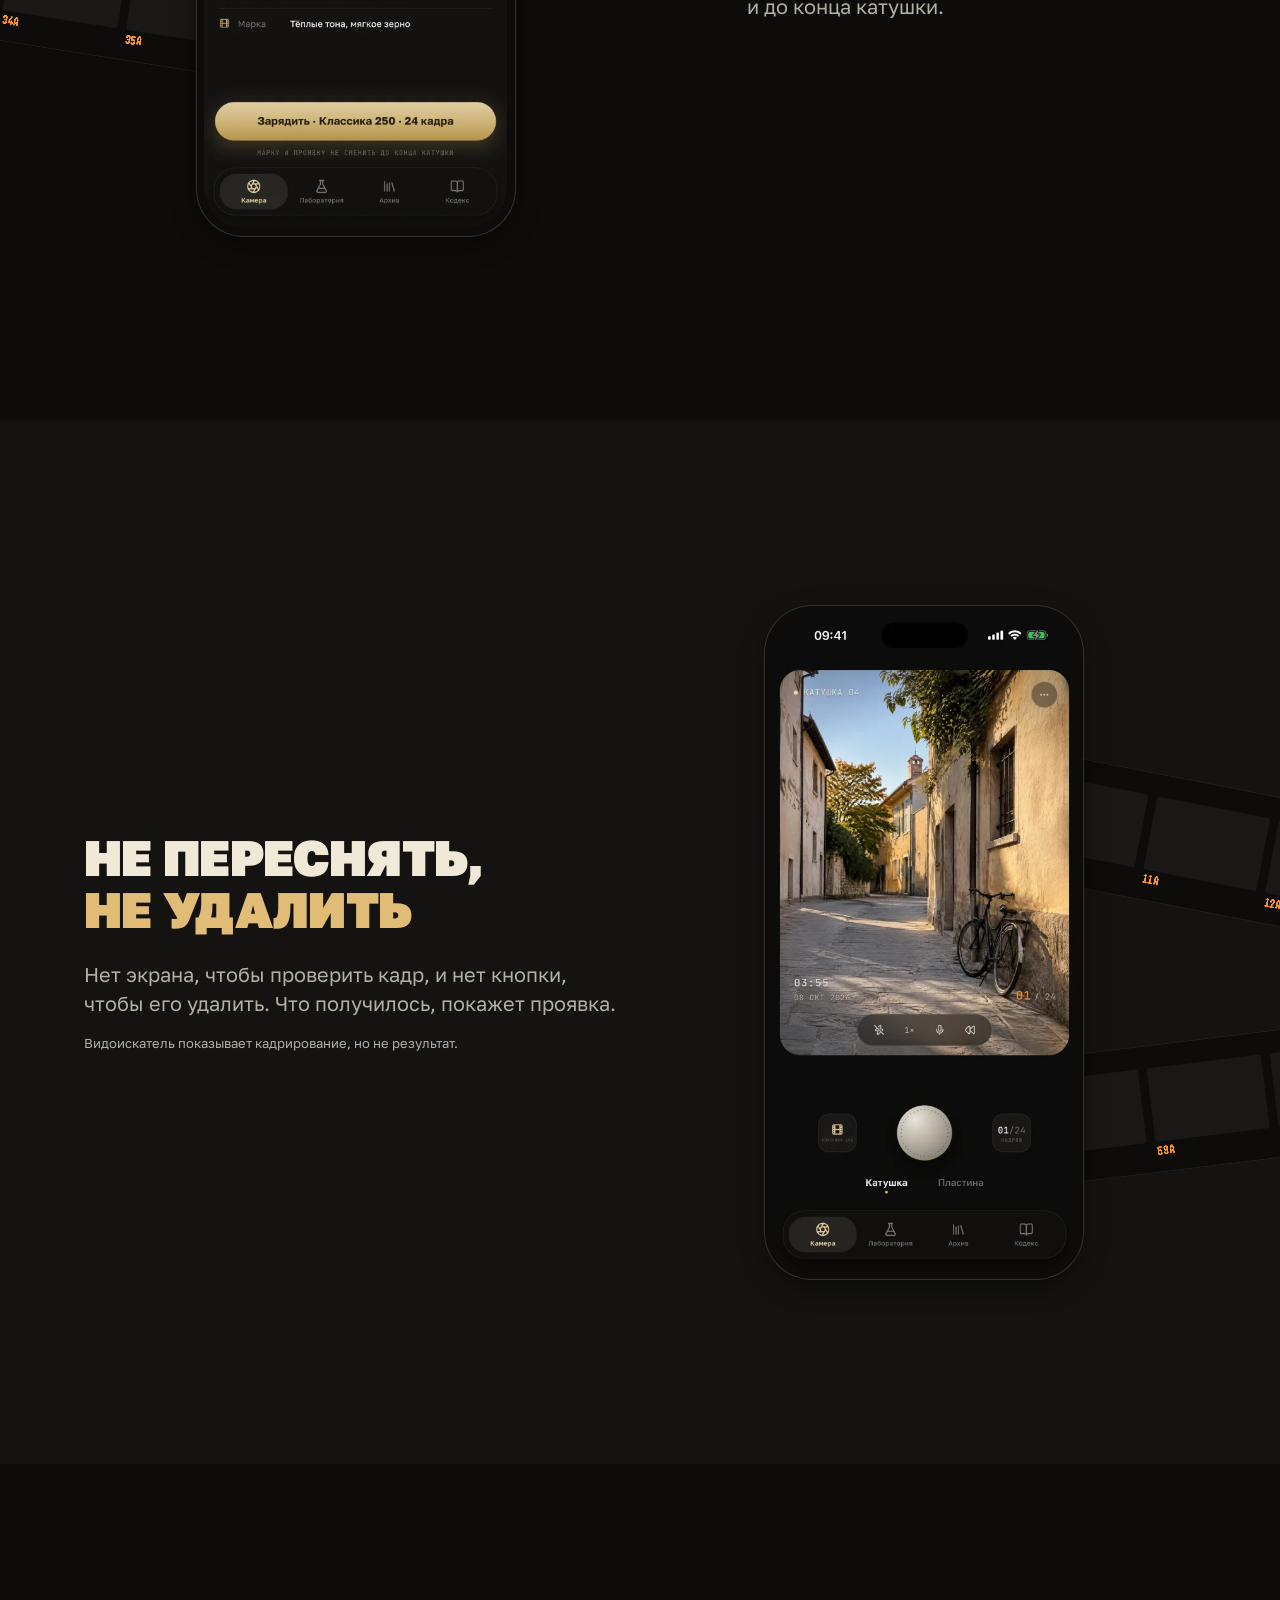
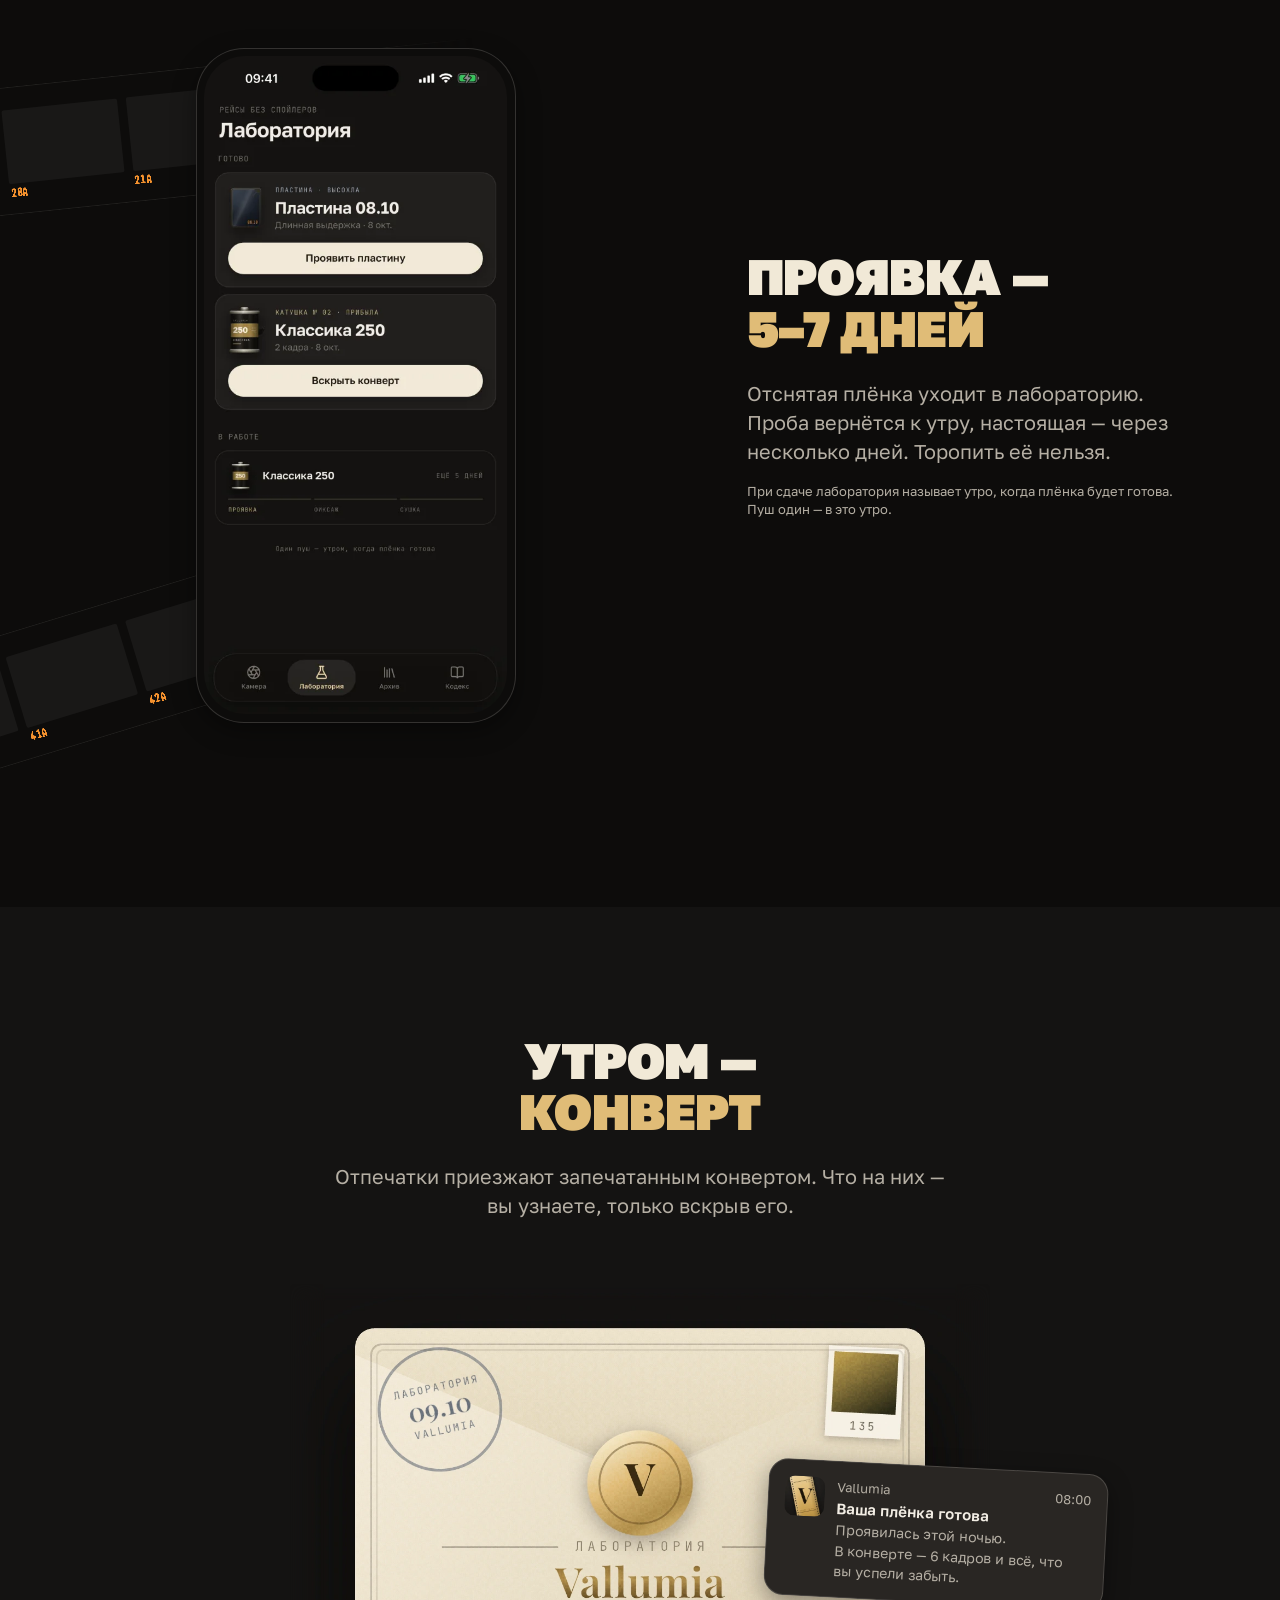
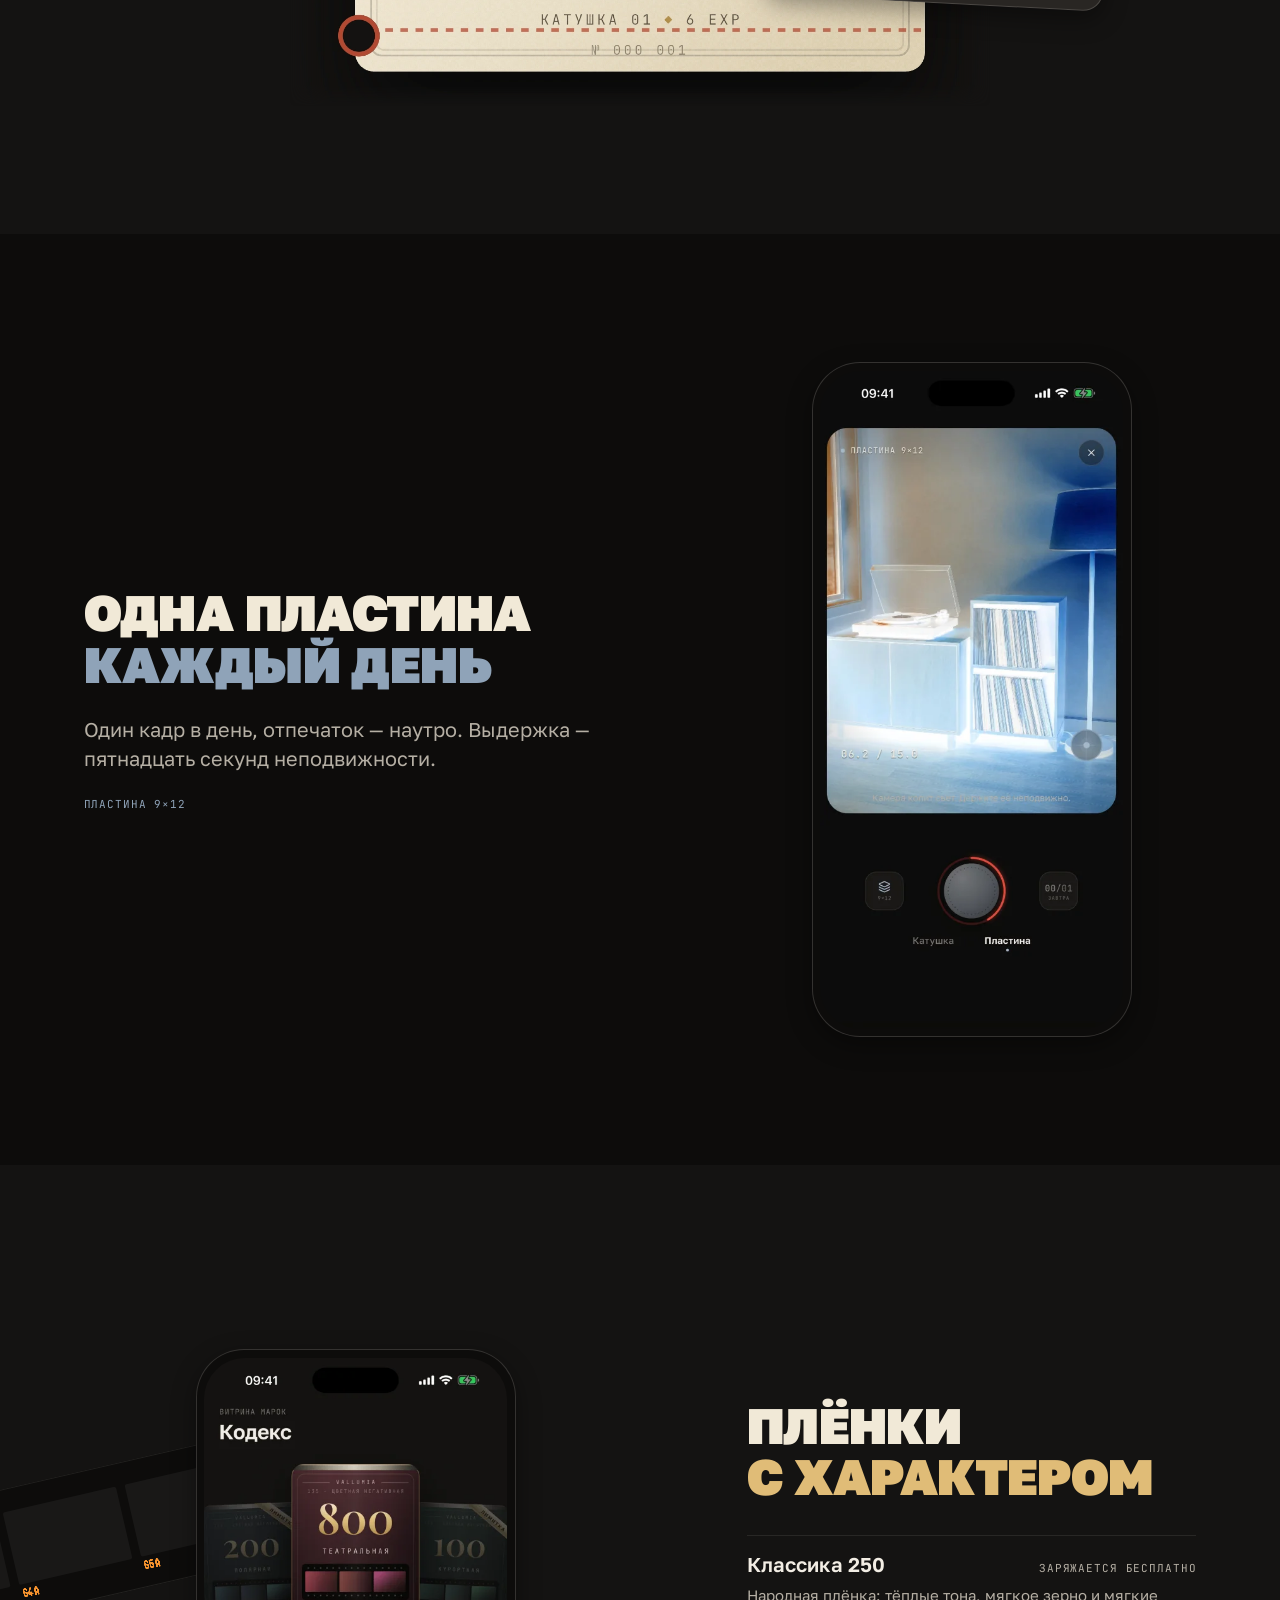
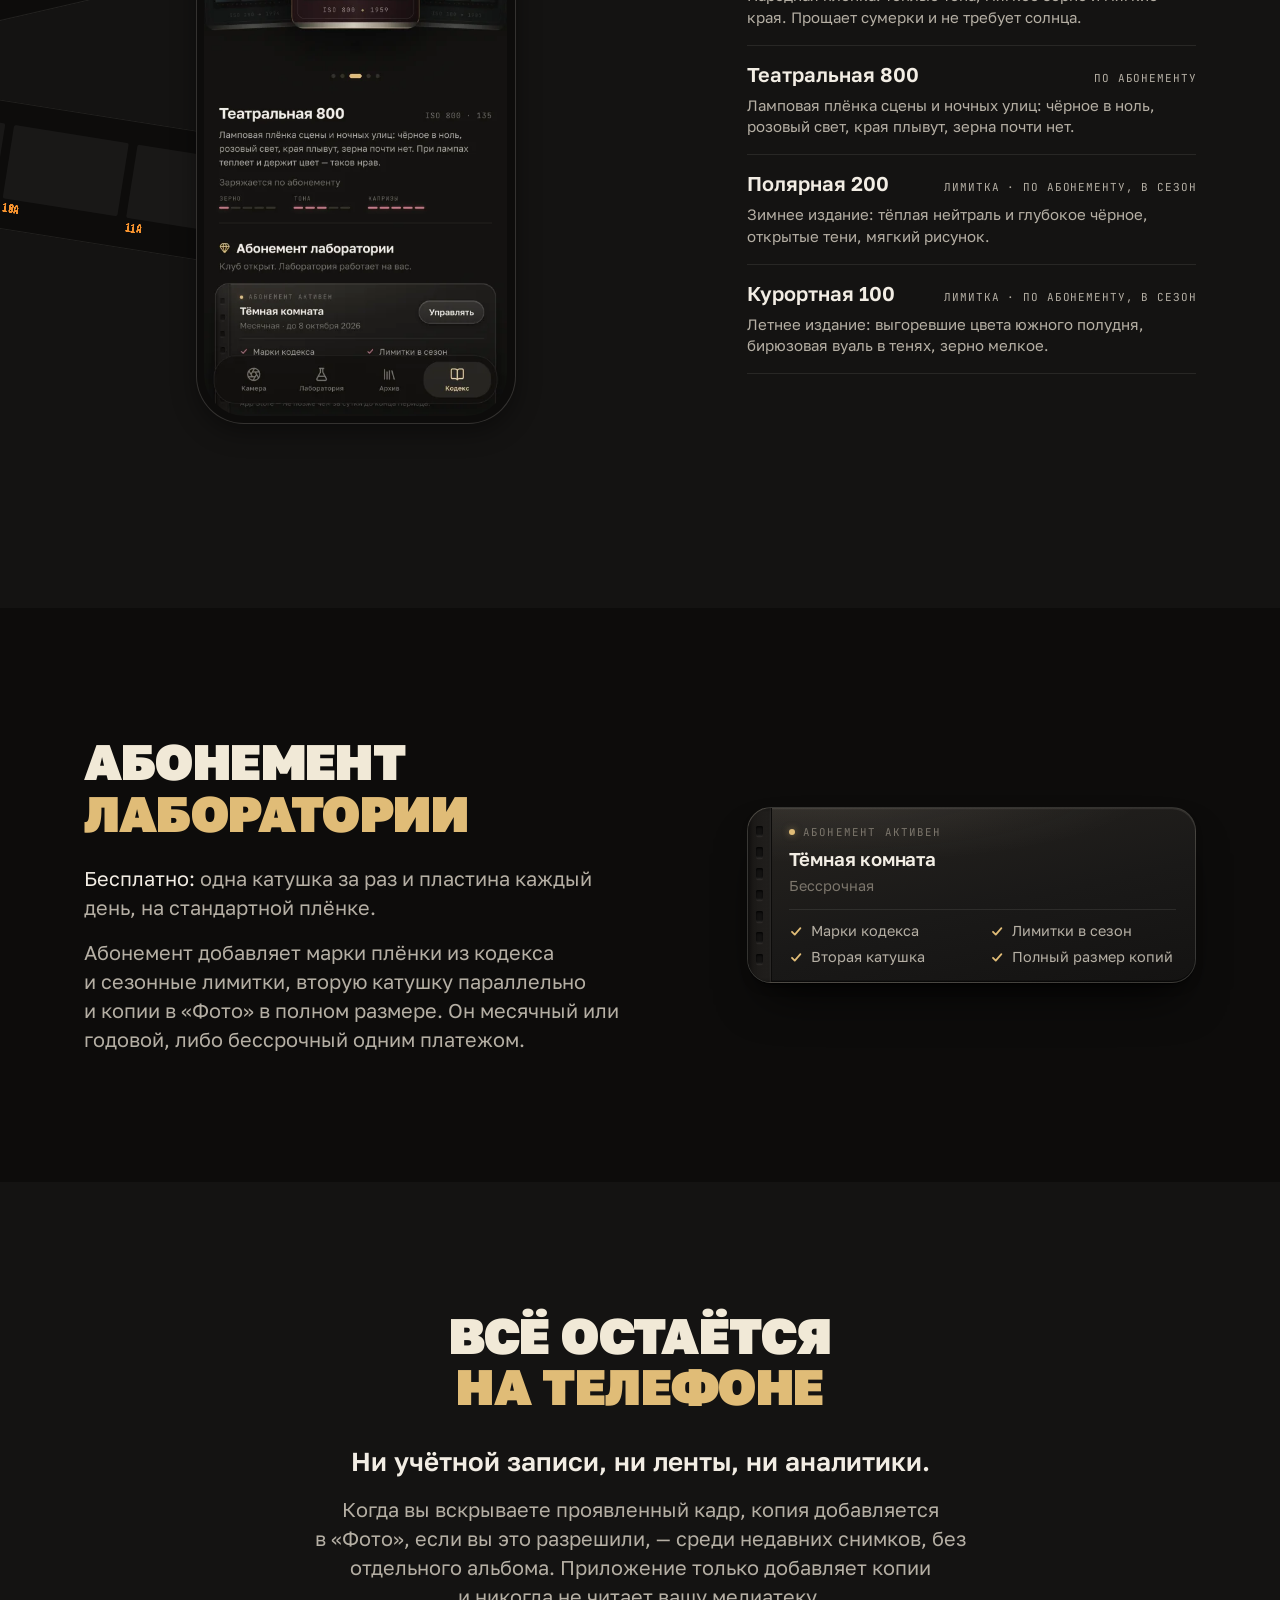
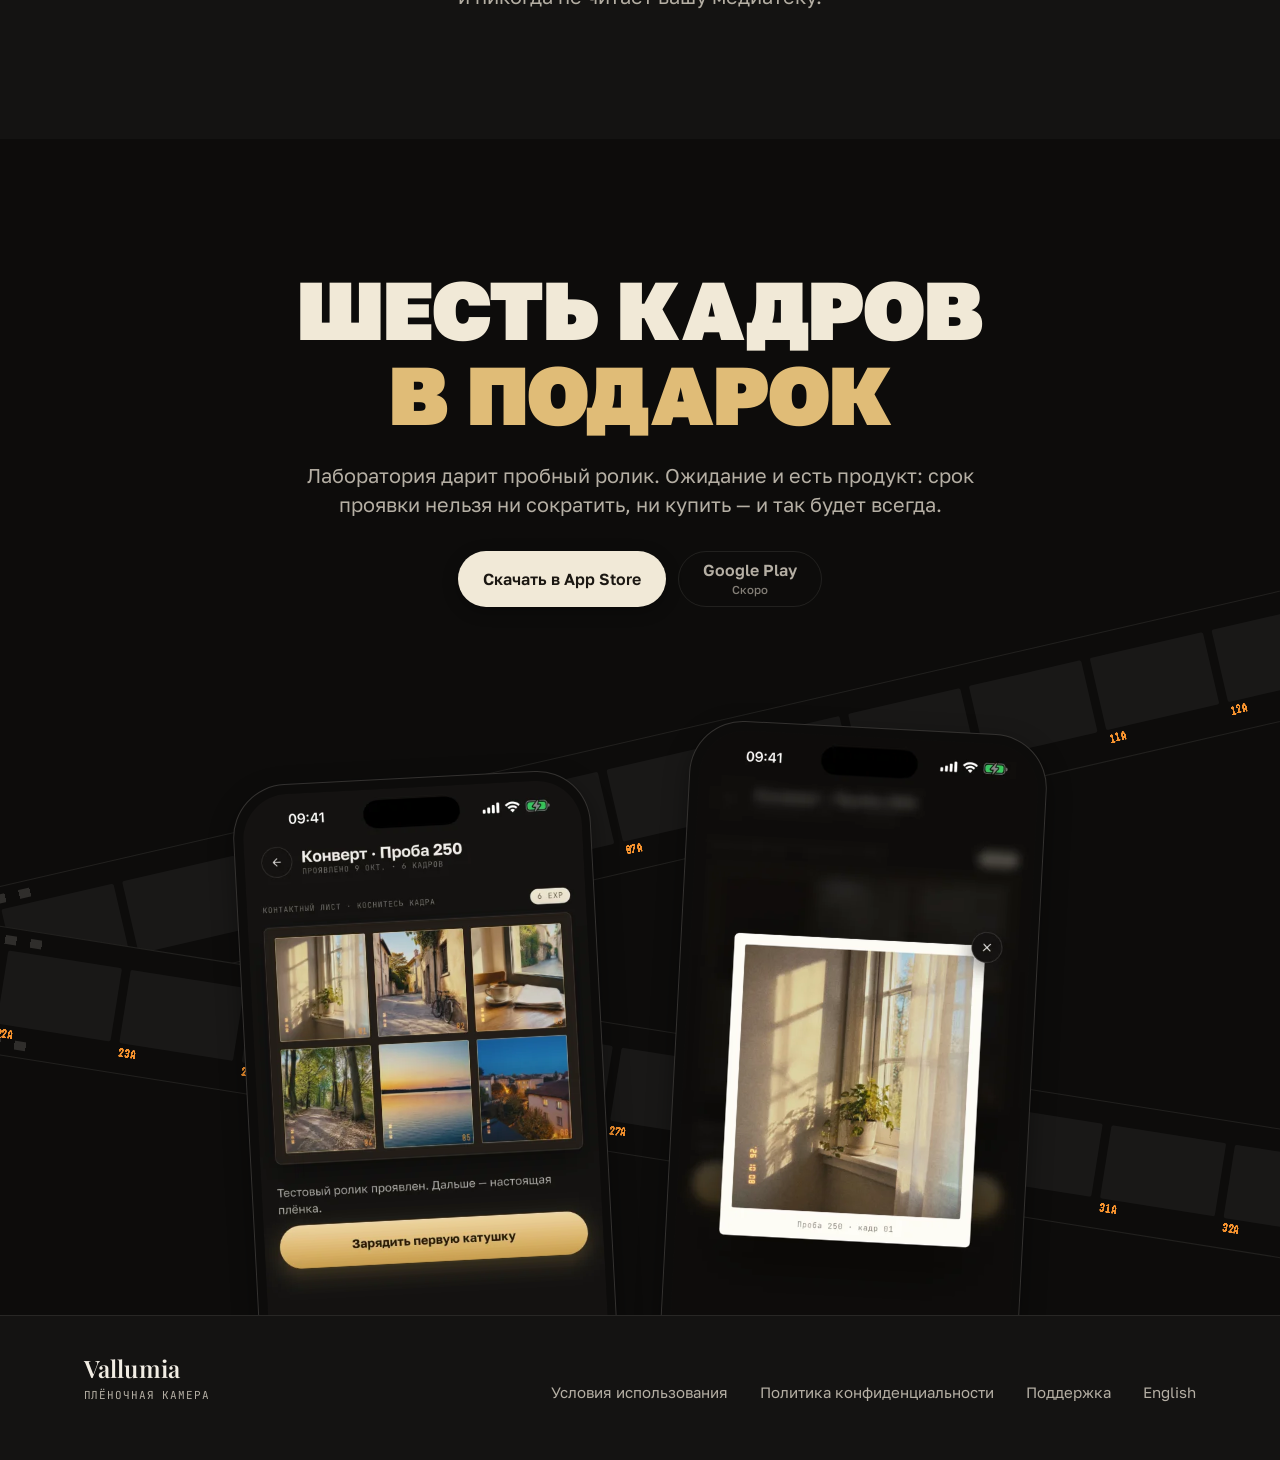
==== commit 549ace15: "Smoother on phones: baked mud instead of live blur filters, film length by viewport width" ====
--- a/index.html
+++ b/index.html
@@ -20,6 +20,7 @@
 <link rel="icon" href="assets/img/icon-64.png" type="image/png">
 <link rel="apple-touch-icon" href="assets/img/icon-180.png">
 <link rel="preload" href="assets/fonts/golos-text.woff2" as="font" type="font/woff2" crossorigin>
+<link rel="preload" href="assets/fonts/handjet-stamp.woff2" as="font" type="font/woff2" crossorigin>
 <link rel="stylesheet" href="assets/css/site.css">
 <script src="assets/js/site.js" defer></script>
 </head>
@@ -66,7 +67,7 @@
   <!-- лента пробы: шесть кадров, которые нельзя рассмотреть -->
   <div class="hero__film" role="img" aria-label="Лента пробной катушки: шесть кадров, ещё не проявленных">
     <div class="strip strip--back" aria-hidden="true"><div class="strip__film"><i data-n="21A"></i><i data-n="22A"></i><i data-n="23A"></i><i data-n="24A"></i><i data-n="25A"></i><i data-n="26A"></i><i data-n="27A"></i><i data-n="28A"></i><i data-n="29A"></i><i data-n="30A"></i><i data-n="31A"></i><i data-n="32A"></i><i data-n="33A"></i><i data-n="34A"></i><i data-n="35A"></i><i data-n="36A"></i><i data-n="37A"></i><i data-n="38A"></i><i data-n="39A"></i><i data-n="40A"></i><i data-n="41A"></i><i data-n="42A"></i><i data-n="43A"></i><i data-n="44A"></i><i data-n="45A"></i><i data-n="46A"></i><i data-n="47A"></i><i data-n="48A"></i><i data-n="49A"></i><i data-n="50A"></i><i data-n="51A"></i><i data-n="52A"></i><i data-n="53A"></i><i data-n="54A"></i><i data-n="55A"></i><i data-n="56A"></i><i data-n="57A"></i><i data-n="58A"></i><i data-n="59A"></i><i data-n="60A"></i><i data-n="61A"></i><i data-n="62A"></i><i data-n="63A"></i><i data-n="64A"></i></div></div>
-    <div class="strip strip--front" aria-hidden="true"><div class="strip__film"><i class="muddy" data-n="01"><b><img src="assets/img/probe-01.webp" width="160" height="186" decoding="async" alt=""></b></i><i class="muddy" data-n="02"><b><img src="assets/img/probe-02.webp" width="160" height="186" decoding="async" alt=""></b></i><i class="muddy" data-n="03"><b><img src="assets/img/probe-03.webp" width="160" height="186" decoding="async" alt=""></b></i><i class="muddy" data-n="04"><b><img src="assets/img/probe-04.webp" width="160" height="186" decoding="async" alt=""></b></i><i class="muddy" data-n="05"><b><img src="assets/img/probe-05.webp" width="160" height="186" decoding="async" alt=""></b></i><i class="muddy" data-n="06"><b><img src="assets/img/probe-06.webp" width="160" height="186" decoding="async" alt=""></b></i><i data-n="07"></i><i data-n="08"></i><i data-n="09"></i><i data-n="10"></i><i data-n="11"></i><i data-n="12"></i><i data-n="13"></i><i data-n="14"></i><i data-n="15"></i><i data-n="16"></i><i data-n="17"></i><i data-n="18"></i><i data-n="19"></i><i data-n="20"></i><i data-n="21"></i><i data-n="22"></i><i data-n="23"></i><i data-n="24"></i><i data-n="25"></i></div></div>
+    <div class="strip strip--front" aria-hidden="true"><div class="strip__film"><i class="muddy" data-n="01"><img src="assets/img/probe-01.webp" width="424" height="274" decoding="async" alt=""></i><i class="muddy" data-n="02"><img src="assets/img/probe-02.webp" width="424" height="274" decoding="async" alt=""></i><i class="muddy" data-n="03"><img src="assets/img/probe-03.webp" width="424" height="274" decoding="async" alt=""></i><i class="muddy" data-n="04"><img src="assets/img/probe-04.webp" width="424" height="274" decoding="async" alt=""></i><i class="muddy" data-n="05"><img src="assets/img/probe-05.webp" width="424" height="274" decoding="async" alt=""></i><i class="muddy" data-n="06"><img src="assets/img/probe-06.webp" width="424" height="274" decoding="async" alt=""></i><i data-n="07"></i><i data-n="08"></i><i data-n="09"></i><i data-n="10"></i><i data-n="11"></i><i data-n="12"></i><i data-n="13"></i><i data-n="14"></i><i data-n="15"></i><i data-n="16"></i><i data-n="17"></i><i data-n="18"></i><i data-n="19"></i><i data-n="20"></i><i data-n="21"></i><i data-n="22"></i><i data-n="23"></i><i data-n="24"></i><i data-n="25"></i></div></div>
   </div>
 </header>
 
@@ -216,7 +217,7 @@
         <div class="duo">
           <figure class="phone"><span class="phone__screen"><img src="assets/img/screen-02-contact-ru-780.webp" srcset="assets/img/screen-02-contact-ru-480.webp 480w, assets/img/screen-02-contact-ru-780.webp 780w, assets/img/screen-02-contact-ru-1080.webp 1080w" sizes="(min-width: 900px) min(27vw, 381px), min(72vw, 286px)" width="780" height="1695" loading="lazy" decoding="async" alt="Вскрытый контактный лист пробной катушки: шесть проявленных кадров"></span></figure>
           <!-- кадр 01: один раз проступает из мути в резкость (site.js, data-reveal="develop") -->
-          <figure class="phone phone--develop" data-reveal="develop"><span class="phone__screen"><img src="assets/img/screen-07-frame-ru-780.webp" srcset="assets/img/screen-07-frame-ru-480.webp 480w, assets/img/screen-07-frame-ru-780.webp 780w, assets/img/screen-07-frame-ru-1080.webp 1080w" sizes="(min-width: 900px) min(27vw, 381px), min(72vw, 286px)" width="780" height="1695" loading="lazy" decoding="async" alt="Вскрытый кадр: отпечаток «Проба 250 · кадр 01» — окно с цветком в солнечном свете"><img class="phone__mud" src="assets/img/screen-07-frame-ru-780.webp" srcset="assets/img/screen-07-frame-ru-480.webp 480w, assets/img/screen-07-frame-ru-780.webp 780w, assets/img/screen-07-frame-ru-1080.webp 1080w" sizes="(min-width: 900px) min(27vw, 381px), min(72vw, 286px)" width="780" height="1695" loading="lazy" decoding="async" alt="" aria-hidden="true"><i class="phone__print" data-reveal-target aria-hidden="true"></i></span></figure>
+          <figure class="phone phone--develop" data-reveal="develop"><span class="phone__screen"><img src="assets/img/screen-07-frame-ru-780.webp" srcset="assets/img/screen-07-frame-ru-480.webp 480w, assets/img/screen-07-frame-ru-780.webp 780w, assets/img/screen-07-frame-ru-1080.webp 1080w" sizes="(min-width: 900px) min(27vw, 381px), min(72vw, 286px)" width="780" height="1695" loading="lazy" decoding="async" alt="Вскрытый кадр: отпечаток «Проба 250 · кадр 01» — окно с цветком в солнечном свете"><i class="phone__print" data-reveal-target aria-hidden="true"><img class="phone__mud" src="assets/img/print-mud-ru.webp" width="514" height="592" loading="lazy" decoding="async" alt=""><img class="phone__soft" src="assets/img/print-soft-ru.webp" width="514" height="592" loading="lazy" decoding="async" alt=""></i></span></figure>
         </div>
       </div>
     </div>
--- a/assets/css/site.css
+++ b/assets/css/site.css
@@ -195,15 +195,31 @@
   font: 500 max(11px, calc(var(--sh) * .095))/1 var(--font-stamp); font-style: normal;
   letter-spacing: .06em; color: var(--stamp); white-space: nowrap;
 }
-/* мутный кадр: рецепт мути артборда конверта — blur, saturate .4, brightness .65, contrast .85 и вуаль .28 */
+/* мутный кадр: муть (рецепт артборда конверта — blur, saturate .4, brightness .65, contrast .85
+   и вуаль .28) запечена в картинку — tools/mud.mjs. Живого фильтра на едущей ленте нет:
+   он пересчитывался на каждом кадре, и на iPhone первый экран подлагивал */
 .strip i.muddy { background: var(--dark-2); }
-.strip i.muddy > b { position: absolute; inset: 0; overflow: hidden; border-radius: 2px; }
-.strip i.muddy img {
-  position: absolute; inset: calc(var(--mb, 18px) * -1.6); max-width: none;
-  width: calc(100% + var(--mb, 18px) * 3.2); height: calc(100% + var(--mb, 18px) * 3.2);
-  object-fit: cover; filter: blur(var(--mb, 18px)) saturate(.4) brightness(.65) contrast(.85);
-}
-.strip i.muddy > b::after { content: ""; position: absolute; inset: 0; background: rgba(24, 20, 15, .28); }
+.strip i.muddy img { position: absolute; inset: 0; width: 100%; height: 100%; object-fit: cover; border-radius: 2px; }
+
+/* Длина плёнки — по ширине окна. В разметке кадров хватает на окно 5120 px, а на узком окне
+   лишние кадры только раздували едущие слои: на телефоне каждый был 4,5 тыс. px при видимых
+   950, двенадцать таких — около 175 МБ. Пороги: кадров столько, чтобы плёнка была длиннее
+   ленты на ход (проверяется зондом на границах порогов). */
+@media (max-width: 3499px) {
+  .stage .strip i:nth-child(n+37), .strip--back i:nth-child(n+32), .strip--front i:nth-child(n+19) { display: none; }
+}
+@media (max-width: 2599px) {
+  .stage .strip i:nth-child(n+29), .strip--back i:nth-child(n+25), .strip--front i:nth-child(n+15) { display: none; }
+}
+@media (max-width: 1999px) {
+  .stage .strip i:nth-child(n+23), .strip--back i:nth-child(n+20), .strip--front i:nth-child(n+12) { display: none; }
+}
+@media (max-width: 1499px) {
+  .stage .strip i:nth-child(n+19), .strip--back i:nth-child(n+17), .strip--front i:nth-child(n+11) { display: none; }
+}
+@media (max-width: 899px) {
+  .stage .strip i:nth-child(n+17), .strip--back i:nth-child(n+15) { display: none; }
+}
 
 /* ---------- корпус телефона вокруг снимка экрана ---------- */
 .phone {
@@ -232,7 +248,7 @@
 .hero__film { position: relative; height: clamp(250px, 30vw, 400px); margin-top: clamp(28px, 2vw, 32px); }
 .hero__film .strip { position: absolute; }
 .strip--back { --sh: clamp(84px, 10vw, 140px); top: 4%; left: -6%; width: 112%; rotate: 6deg; }
-.strip--front { --sh: clamp(150px, 17vw, 236px); --mb: clamp(16px, 2vw, 26px); top: 20%; left: -1%; width: 104%; rotate: -3deg; box-shadow: var(--shadow-raised); }
+.strip--front { --sh: clamp(150px, 17vw, 236px); top: 20%; left: -1%; width: 104%; rotate: -3deg; box-shadow: var(--shadow-raised); }
 /* невысокие окна (ноутбук 1440×790, 1366×650, 1280×720; телефон 375×667): первый экран ужимается по
    высоте, чтобы лента пробы входила в окно; на 1440×900 и 390×844 вид прежний */
 @media (min-width: 768px) and (max-height: 860px) {
@@ -397,10 +413,10 @@
 }
 /* окно фотографии на снимке экрана кадра 01, в долях снимка */
 .phone--develop { --print-t: 28.9%; --print-x: 16.3%; --print-b: 35.4%; }
-/* слой мути над отпечатком: вырез по окну фотографии */
-.phone__mud { position: absolute; inset: 0; height: 100%; opacity: 0; pointer-events: none; clip-path: inset(var(--print-t) var(--print-x) var(--print-b) round 2px); }
-/* невидимая метка того же окна: по ней site.js решает, что отпечаток вошёл в окно */
-.phone__print { position: absolute; inset: var(--print-t) var(--print-x) var(--print-b); pointer-events: none; }
+/* само окно: по нему site.js решает, что отпечаток вошёл в окно; в нём два готовых слоя —
+   муть и полурезкость (tools/mud.mjs), по умолчанию невидимые */
+.phone__print { position: absolute; inset: var(--print-t) var(--print-x) var(--print-b); overflow: hidden; border-radius: 2px; pointer-events: none; }
+.phone__print img { position: absolute; inset: 0; width: 100%; height: 100%; opacity: 0; }
 
 /* ---------- подвал ---------- */
 .footer { border-top: 1px solid var(--border-dark); padding-block: var(--space-8) var(--space-9); }
@@ -459,9 +475,12 @@
   }
   .no-sda .strip__film { translate: calc(var(--from) + (var(--to) - var(--from)) * var(--p, 0)) 0; }
 
-  /* сцена 4: кадр 01 один раз проступает из мути в резкость за 1400 мс */
-  .js .phone--develop:not(.is-in) .phone__mud { opacity: 1; filter: blur(calc(var(--w) * .045)) saturate(.4) brightness(.65) contrast(.85); }
-  .js .phone--develop.is-in .phone__mud { animation: develop var(--dur-reveal) var(--ease-in-out) both; }
+  /* сцена 4: кадр 01 один раз проступает из мути в резкость за 1400 мс. Радиус размытия не
+     анимируется (на iPhone финал от этого замирал): над отпечатком два готовых слоя, муть
+     гаснет первой, полурезкость — следом с перехлёстом; меняется только прозрачность */
+  .js .phone--develop:not(.is-in) .phone__print img { opacity: 1; }
+  .js .phone--develop.is-in .phone__mud { animation: fade-out calc(var(--dur-reveal) * .6) var(--ease-in-out) both; }
+  .js .phone--develop.is-in .phone__soft { animation: fade-out calc(var(--dur-reveal) * .65) var(--ease-in-out) calc(var(--dur-reveal) * .35) both; }
 }
 
 @media (prefers-reduced-motion: reduce) {
@@ -472,8 +491,4 @@
 @keyframes fade-in { from { opacity: 0; } }
 @keyframes film-in { from { transform: translateX(var(--slide, 24px)); } }
 @keyframes film-run { from { translate: var(--from) 0; } to { translate: var(--to) 0; } }
-@keyframes develop {
-  from { opacity: 1; filter: blur(calc(var(--w) * .045)) saturate(.4) brightness(.65) contrast(.85); }
-  99% { opacity: 1; }
-  to { opacity: 0; filter: blur(0) saturate(1) brightness(1) contrast(1); }
-}
+@keyframes fade-out { from { opacity: 1; } to { opacity: 0; } }
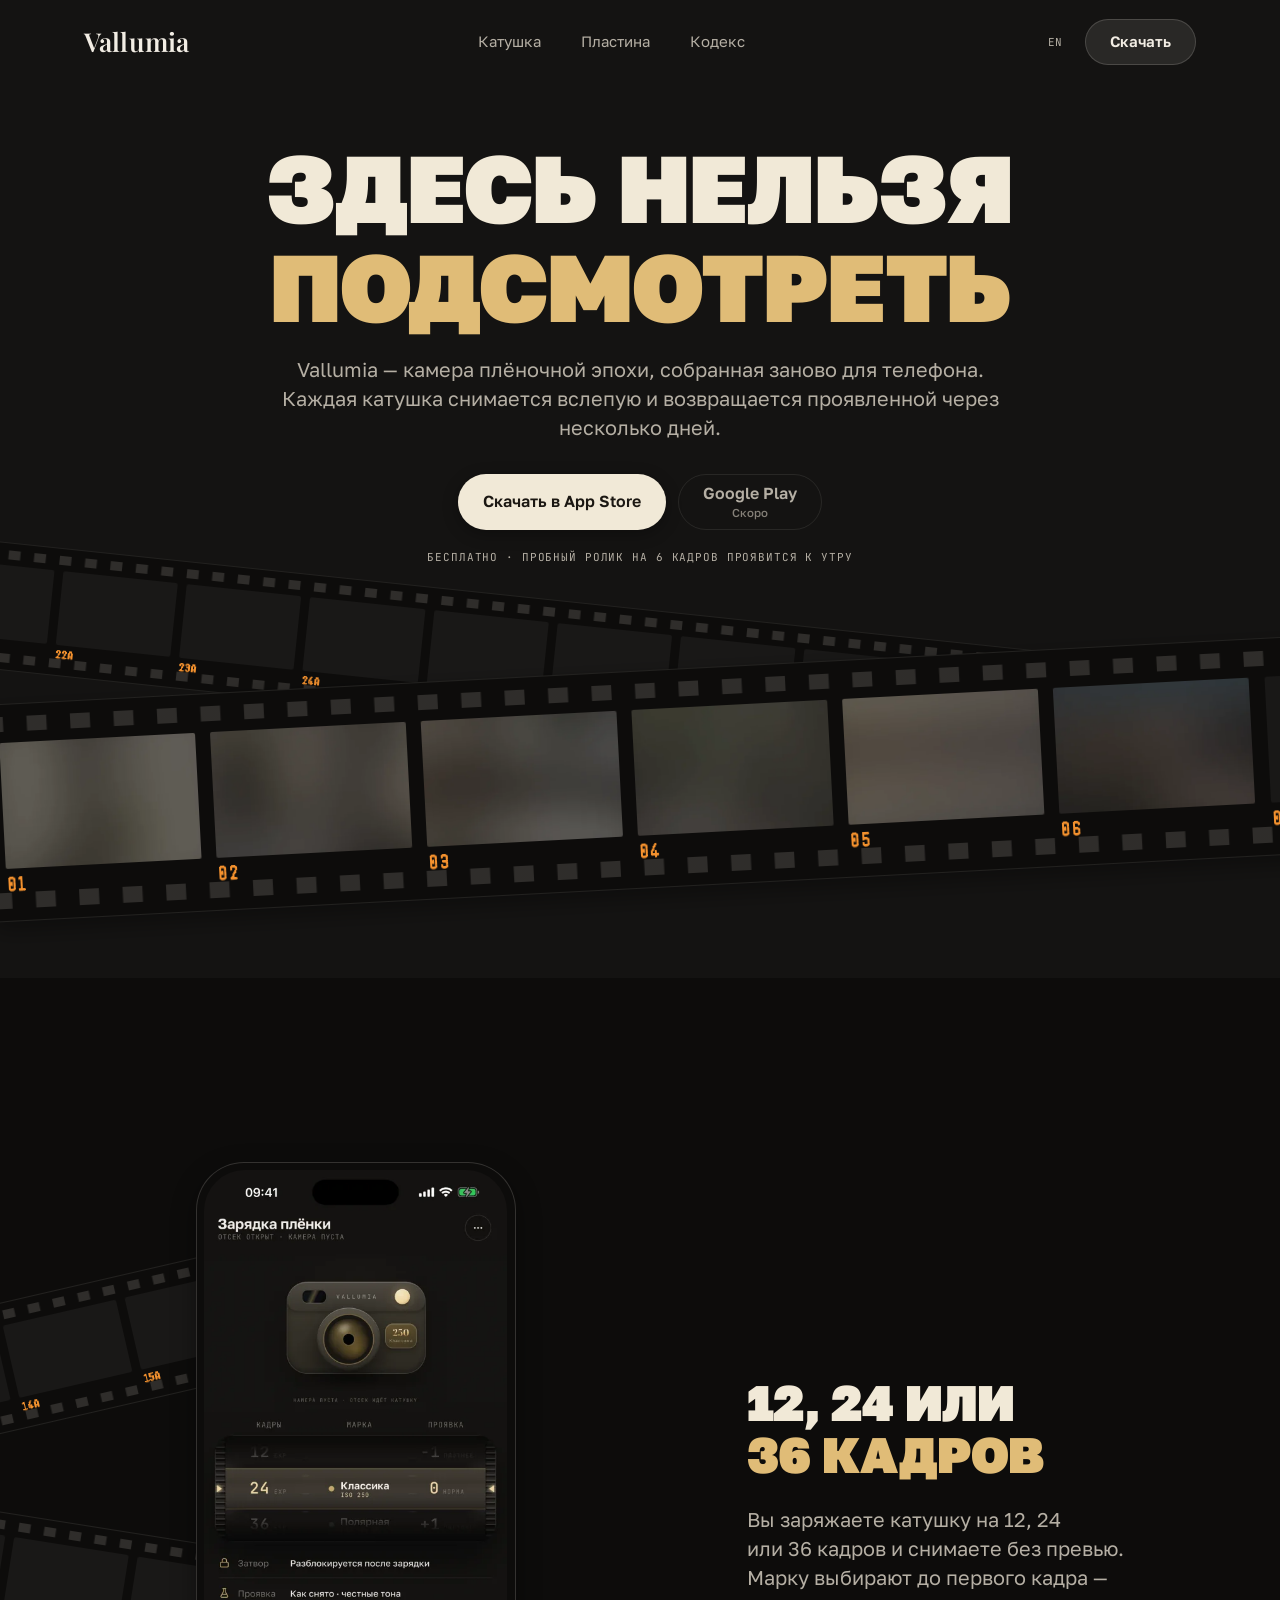
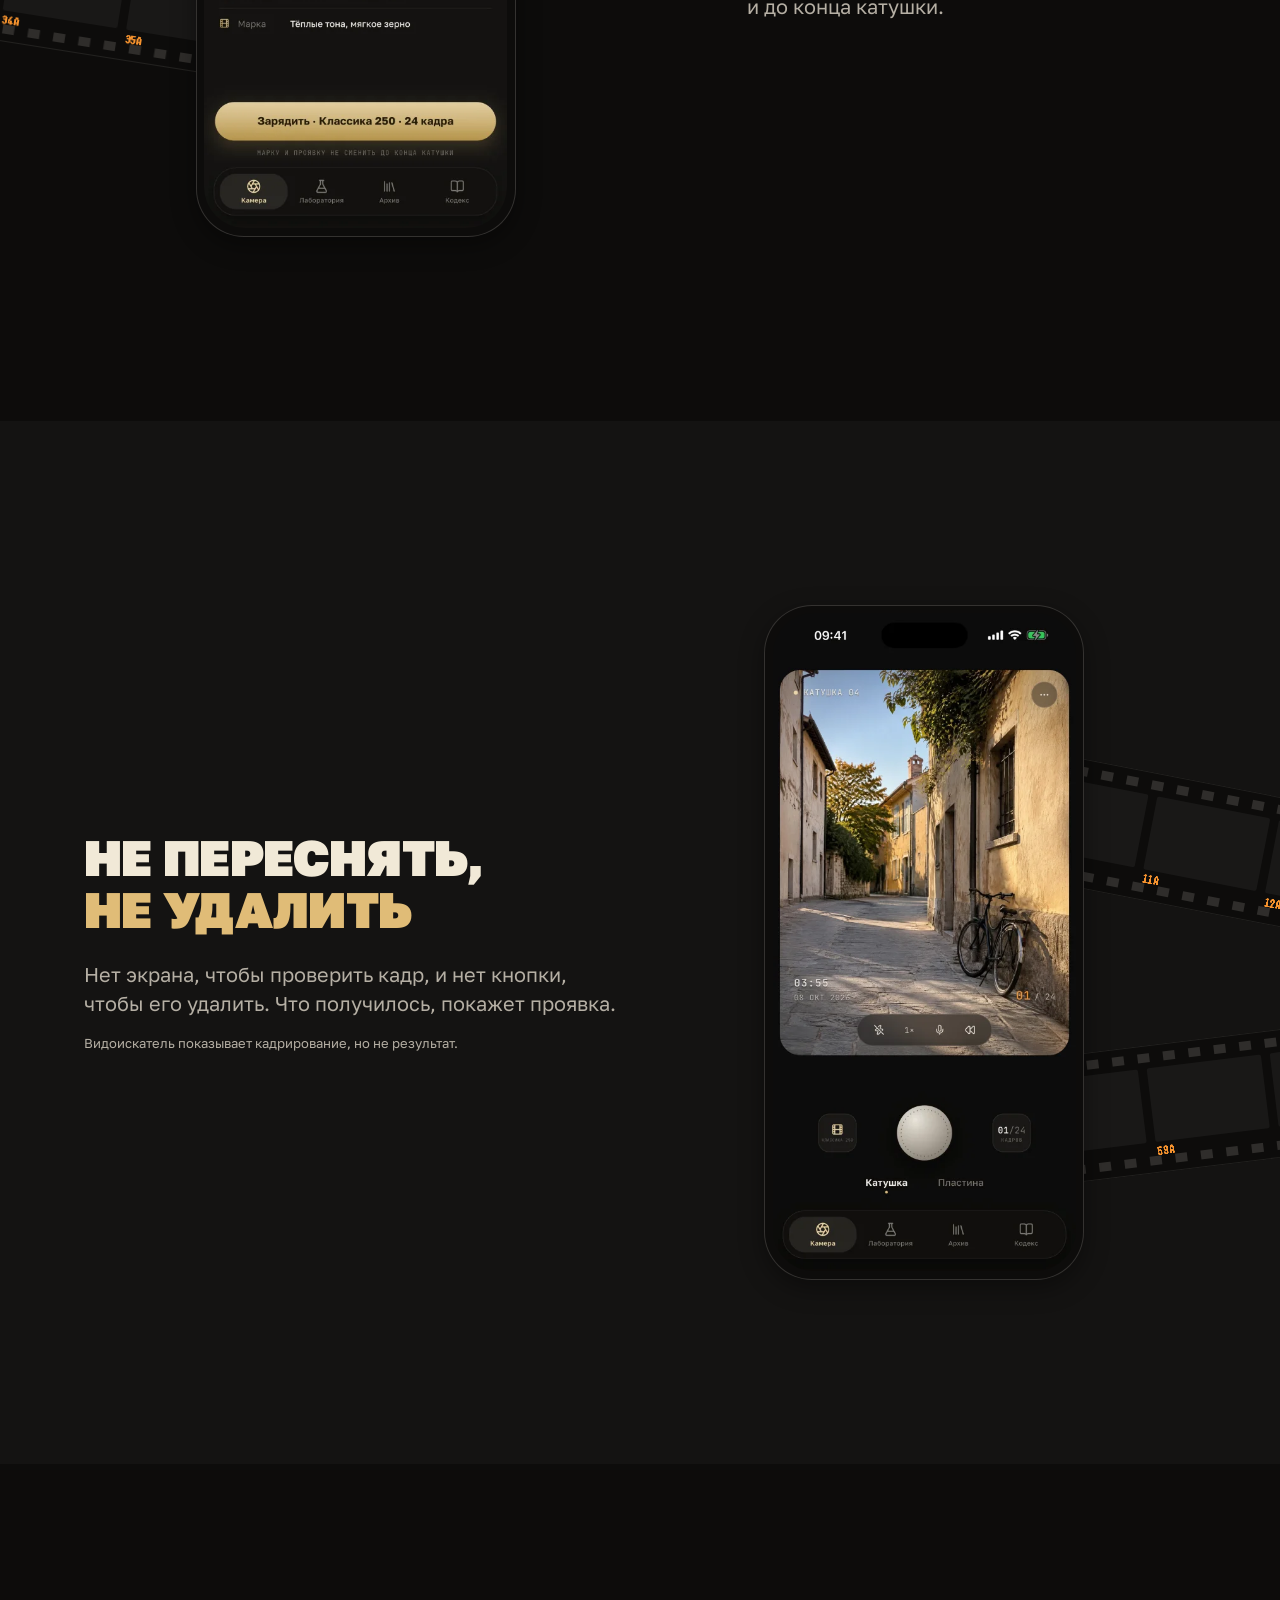
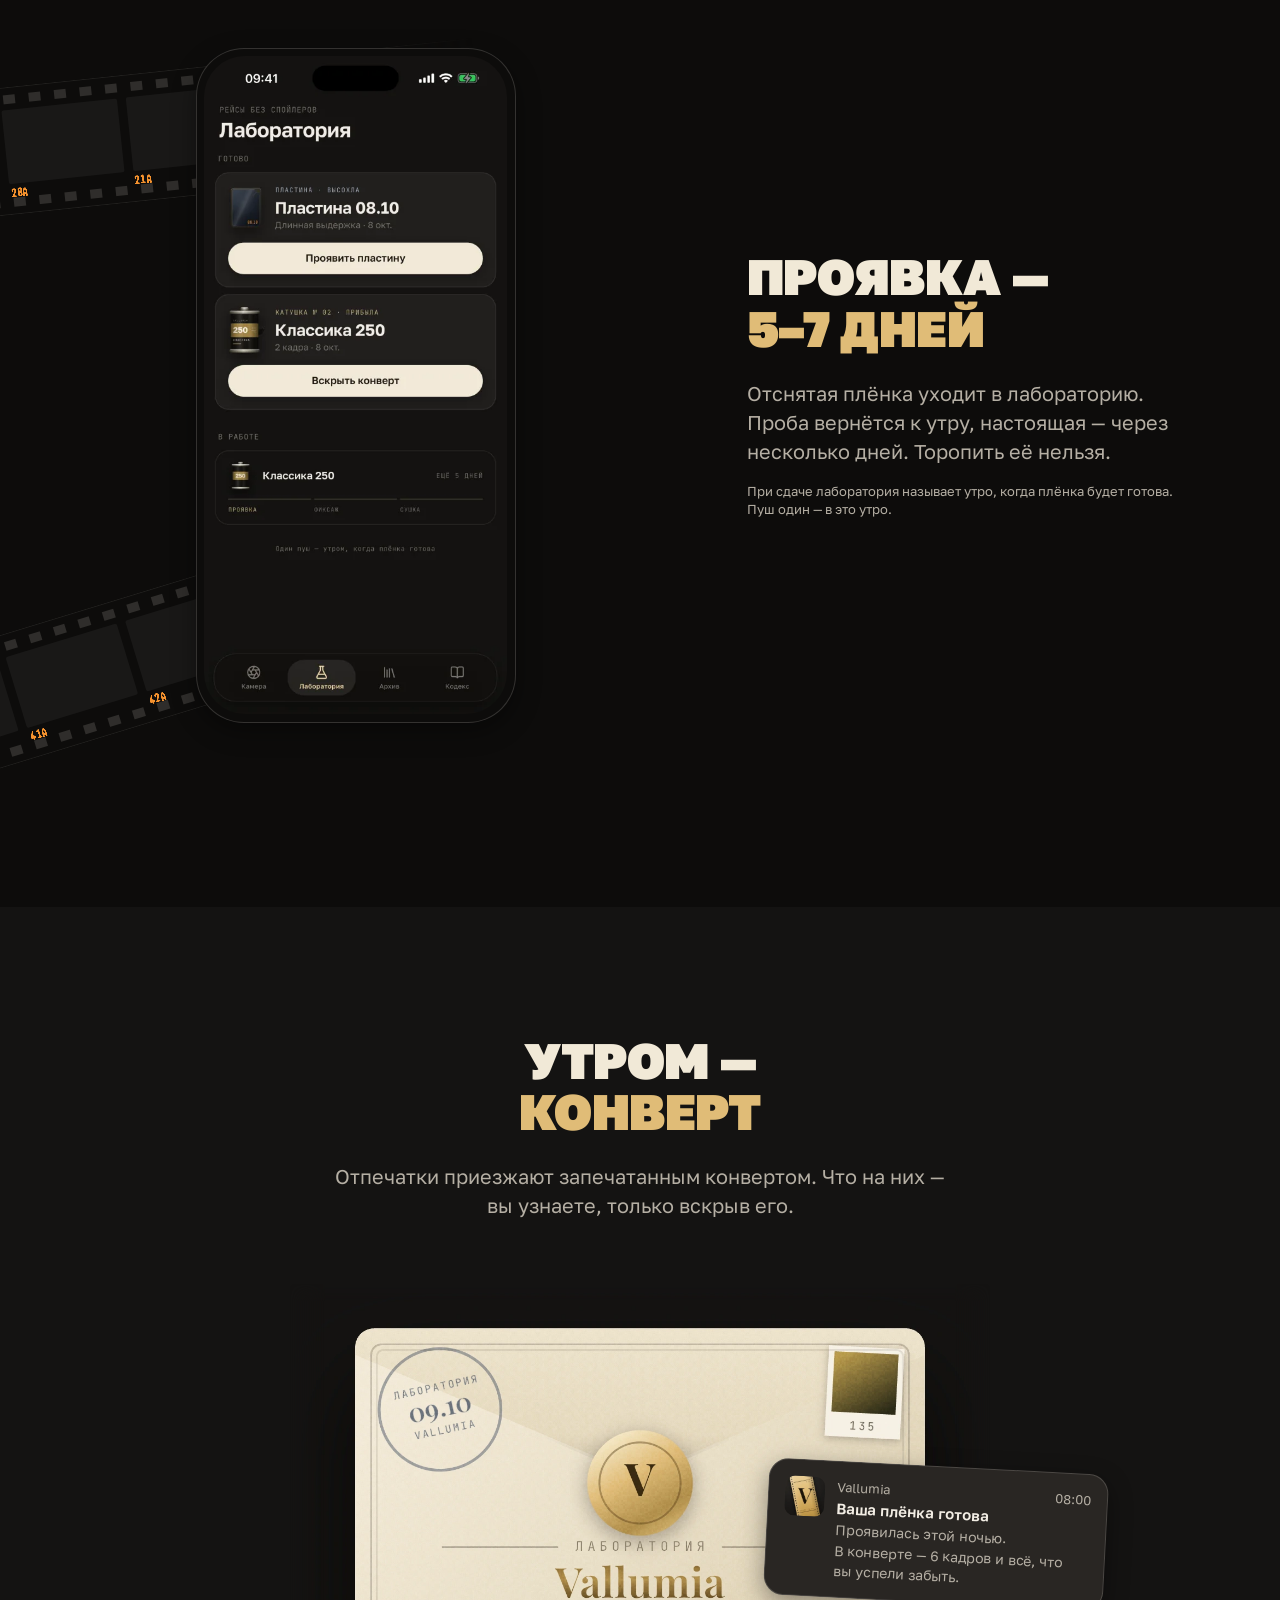
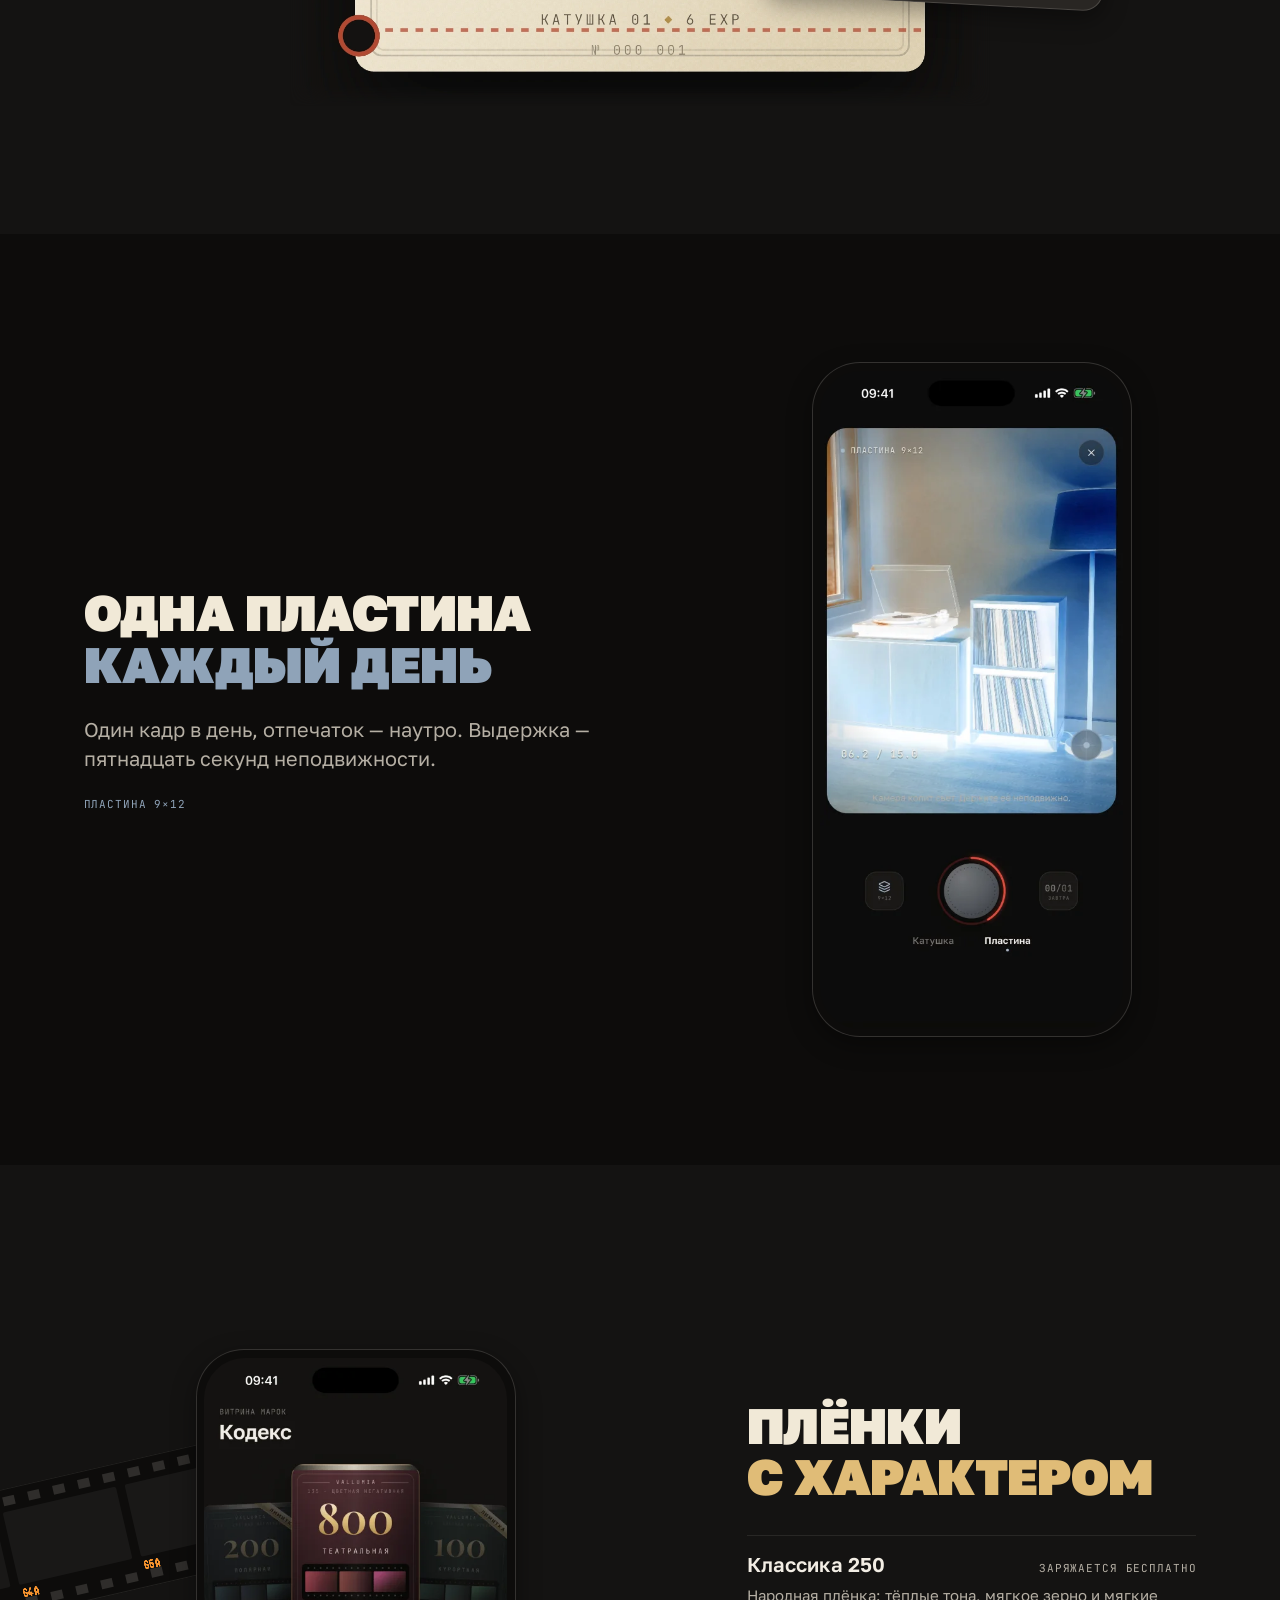
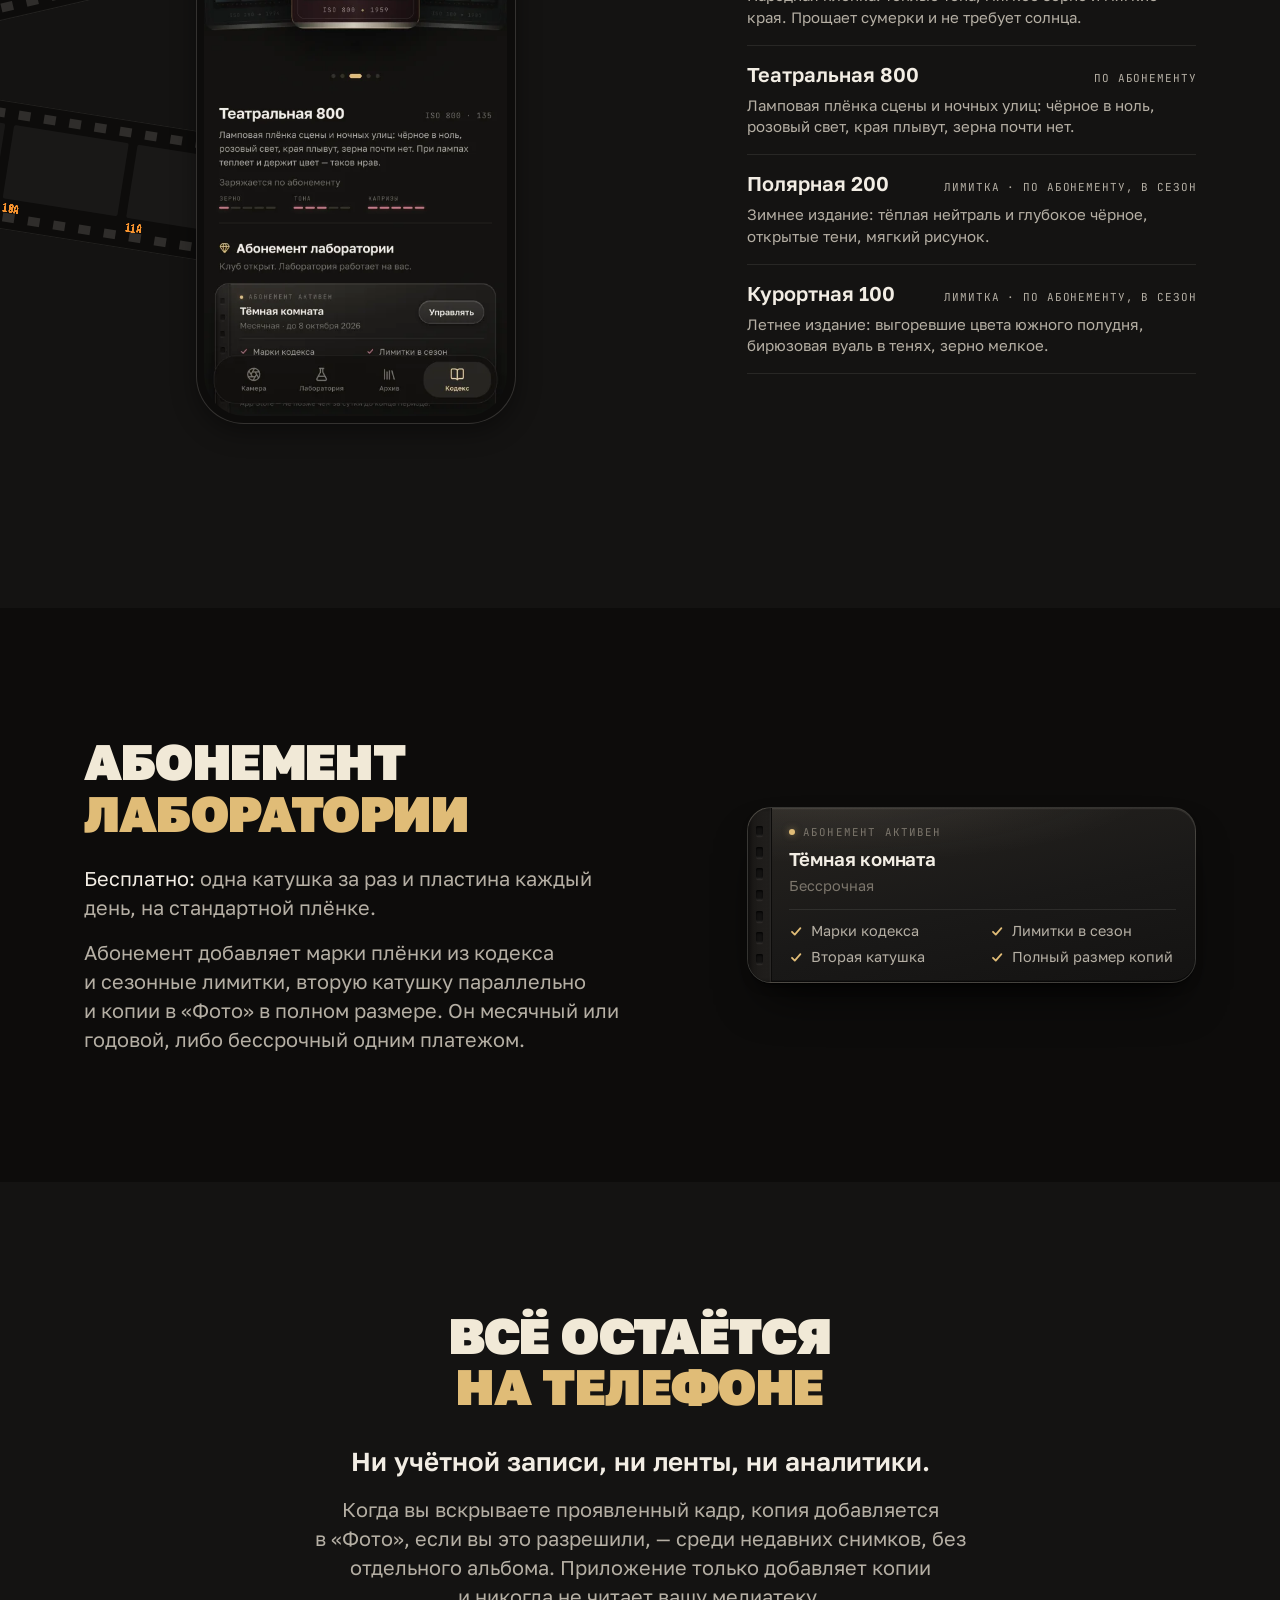
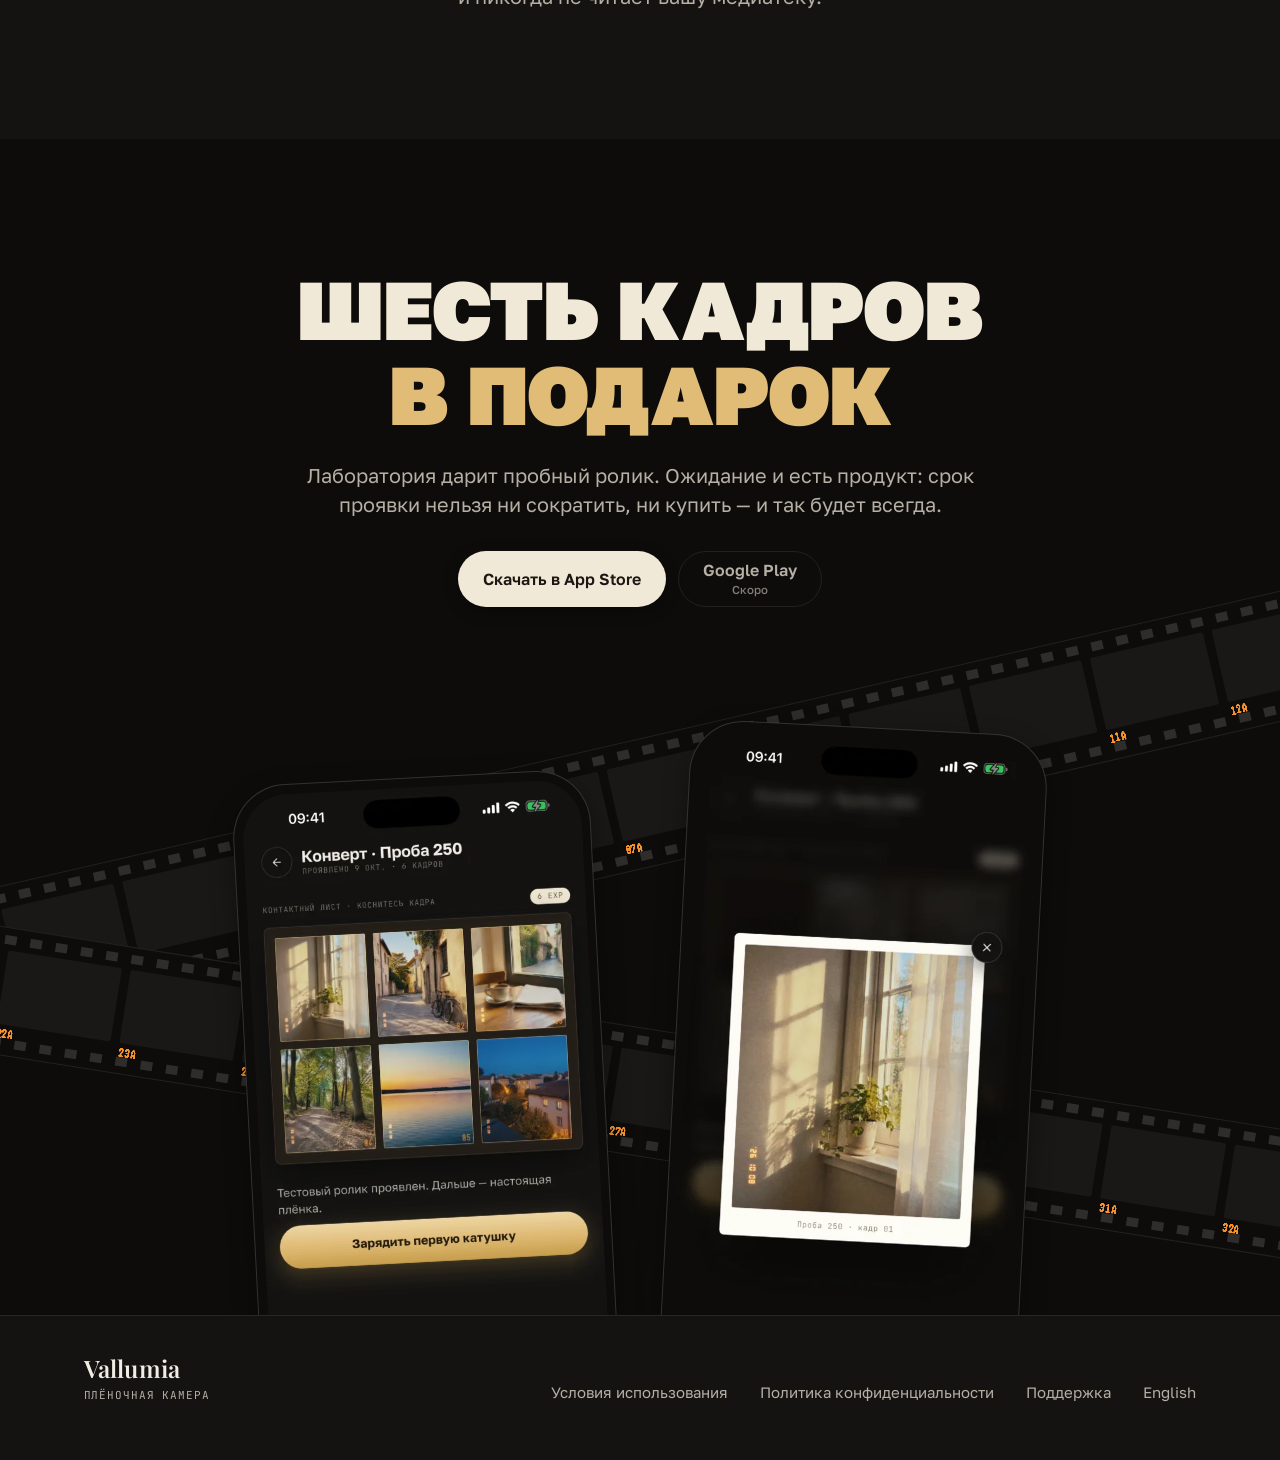
==== commit 0e9c9434: "Custom domain vallumia.app: CNAME, robots.txt, canonical/hreflang/og/sitemap on the new address" ====
--- a/index.html
+++ b/index.html
@@ -7,15 +7,15 @@
 <meta name="description" content="Камера, которая заставляет ждать. Каждая катушка снимается вслепую и возвращается проявленной через несколько дней.">
 <meta name="theme-color" content="#141312">
 <meta name="color-scheme" content="dark">
-<link rel="canonical" href="https://egorpashetnev97.github.io/vallumia-site/">
-<link rel="alternate" hreflang="ru" href="https://egorpashetnev97.github.io/vallumia-site/">
-<link rel="alternate" hreflang="en" href="https://egorpashetnev97.github.io/vallumia-site/en/">
-<link rel="alternate" hreflang="x-default" href="https://egorpashetnev97.github.io/vallumia-site/en/">
+<link rel="canonical" href="https://vallumia.app/">
+<link rel="alternate" hreflang="ru" href="https://vallumia.app/">
+<link rel="alternate" hreflang="en" href="https://vallumia.app/en/">
+<link rel="alternate" hreflang="x-default" href="https://vallumia.app/en/">
 <meta property="og:type" content="website">
 <meta property="og:title" content="Vallumia — плёночная камера">
 <meta property="og:description" content="Камера, которая заставляет ждать. Каждая катушка снимается вслепую и возвращается проявленной через несколько дней.">
-<meta property="og:url" content="https://egorpashetnev97.github.io/vallumia-site/">
-<meta property="og:image" content="https://egorpashetnev97.github.io/vallumia-site/assets/img/og-ru.png">
+<meta property="og:url" content="https://vallumia.app/">
+<meta property="og:image" content="https://vallumia.app/assets/img/og-ru.png">
 <meta name="twitter:card" content="summary_large_image">
 <link rel="icon" href="assets/img/icon-64.png" type="image/png">
 <link rel="apple-touch-icon" href="assets/img/icon-180.png">
--- a/assets/css/site.css
+++ b/assets/css/site.css
@@ -181,12 +181,17 @@
 }
 .strip__film::before, .strip__film::after {
   content: ""; position: absolute; left: 0; right: 0; height: calc(var(--sh) * .07);
-  background-image: repeating-linear-gradient(90deg, var(--glass-3) 0 calc(var(--sh) * .09), transparent calc(var(--sh) * .09) calc(var(--sh) * .2));
+  /* перфорация — одна плитка градиента, повторённая фоном. repeating-linear-gradient на
+     плёнке в тысячи пикселей Safari обрывал через несколько отверстий (Chrome рисовал целиком) */
+  background: linear-gradient(90deg, var(--glass-3) 45%, transparent 45%) 0 0 / calc(var(--sh) * .2) 100% repeat-x;
 }
 .strip__film::before { top: calc(var(--sh) * .055); }
 .strip__film::after { bottom: calc(var(--sh) * .055); }
+/* ширина кадра — явная, не flex-basis: по flex-basis Safari не считает ширину плёнки
+   (max-content), плёнка выходила шириной в одни зазоры, и перфорация обрывалась через
+   несколько отверстий, а за сценами не рисовалась вовсе */
 .strip i {
-  position: relative; flex: 0 0 calc(var(--sh) * .9); height: calc(var(--sh) * .58);
+  position: relative; flex: none; width: calc(var(--sh) * .9); height: calc(var(--sh) * .58);
   margin-bottom: calc(var(--sh) * .06); border-radius: 2px; background: var(--glass-1);
 }
 /* кромочная печать под окном кадра — штамп, как на ленте архива */
@@ -467,13 +472,22 @@
      анимация в Firefox не идёт; браузеры с длительностью auto это число не замечают */
   @supports (animation-timeline: view()) {
     .stage .strip__film { animation: film-run 1ms linear both; animation-timeline: --stage; }
-    .hero__film .strip__film {
+    /* Лента первого экрана на iPhone и iPad с прокруткой не едет (.hero-still ставит site.js):
+       Safari на iOS обновляет привязанную к прокрутке анимацию на 60 Гц, а страницу
+       прокручивает на 120 — крупная лента во весь экран заметно дёргалась. Решение
+       пользователя 2026-11-15 после сравнения на iPhone: остановить только её, ленты за
+       телефонами едут. Вход ленты при загрузке (сцена 1) остаётся: он идёт по времени. */
+    :root:not(.hero-still) .hero__film .strip__film {
       animation: film-in var(--dur-slow) var(--ease-out) both, film-run 1ms linear both;
       animation-timeline: auto, scroll(root block);
       animation-range-start: normal, 0px; animation-range-end: normal, 130vh;
     }
   }
   .no-sda .strip__film { translate: calc(var(--from) + (var(--to) - var(--from)) * var(--p, 0)) 0; }
+  .hero-still .hero__film .strip__film { translate: none; }
+  /* плёнка рядом с окном живёт своим слоем: ход меняет только сдвиг слоя, ленту не перерисовывает */
+  .is-live .strip__film { will-change: transform, translate; }
+  .hero-still .hero__film .strip__film { will-change: auto; }
 
   /* сцена 4: кадр 01 один раз проступает из мути в резкость за 1400 мс. Радиус размытия не
      анимируется (на iPhone финал от этого замирал): над отпечатком два готовых слоя, муть
